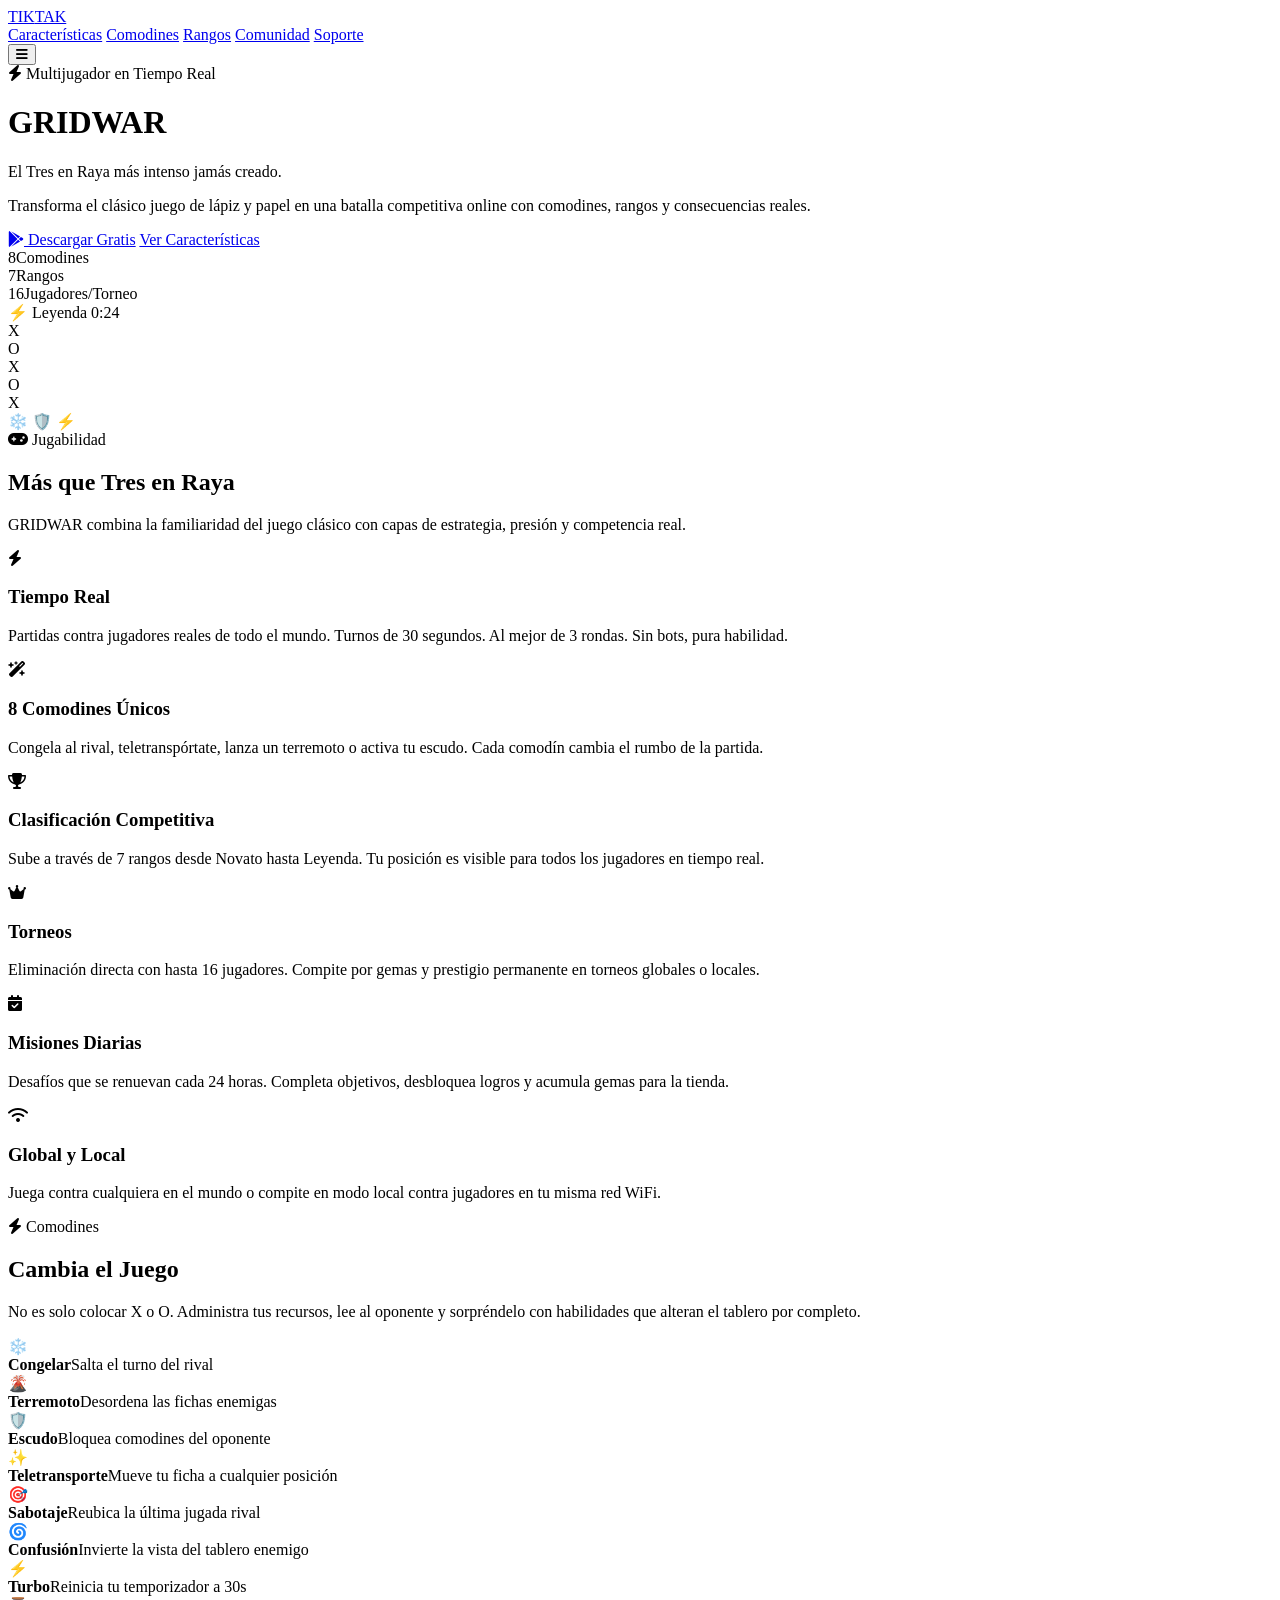
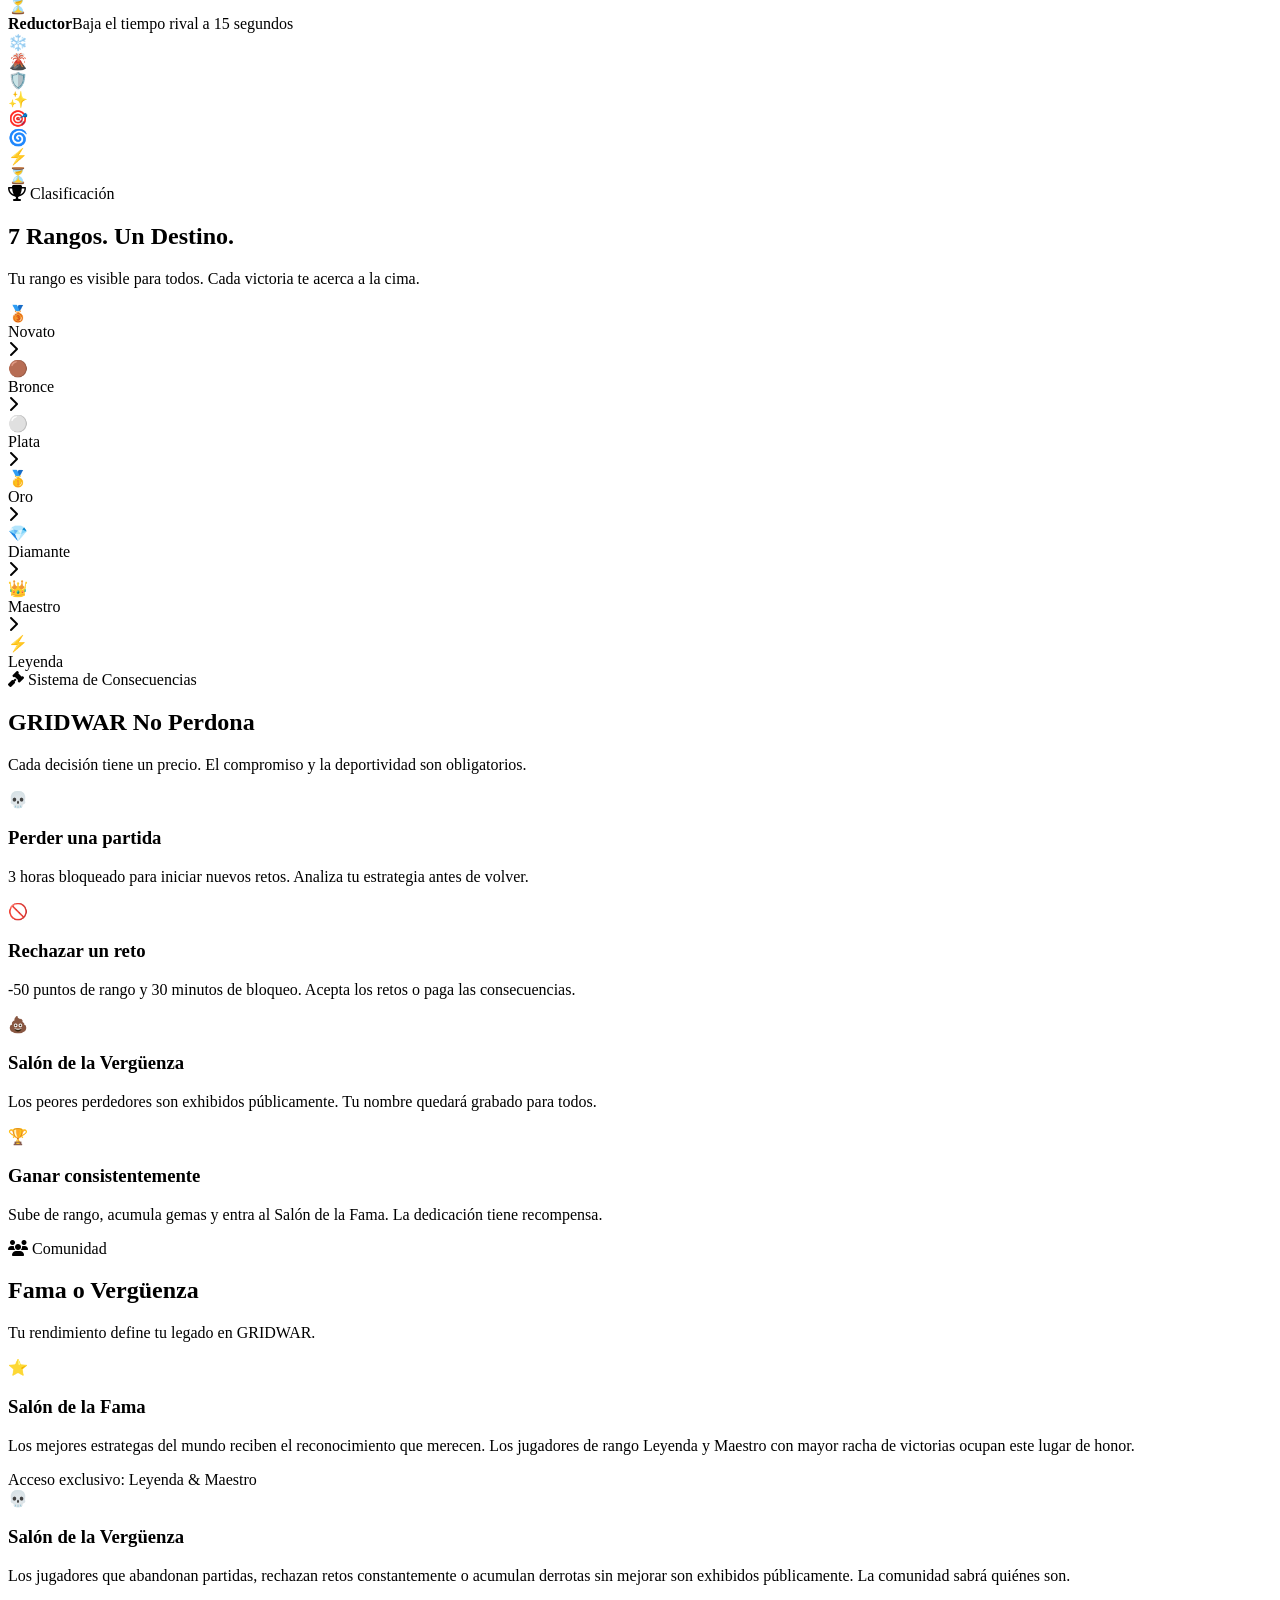
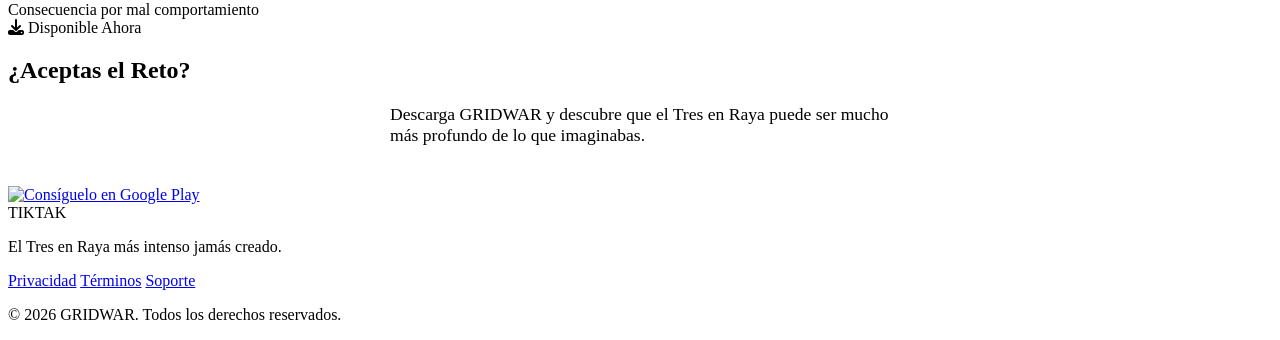
==== index.html @ dfe8d643 "feat: add index.html — GRIDWAR landing page" ====
<!DOCTYPE html>
<html lang="es">
<head>
    <meta charset="UTF-8">
    <meta name="viewport" content="width=device-width, initial-scale=1.0">
    <title>GRIDWAR — Guerra de Cuadrículas en Tiempo Real</title>
    <meta name="description" content="GRIDWAR es el juego de Tres en Raya en tiempo real más intenso jamás creado. Multijugador online, comodines únicos y sistema de clasificación competitivo.">
    <link rel="stylesheet" href="styles.css">
    <link href="https://fonts.googleapis.com/css2?family=Outfit:wght@300;400;600;800;900&display=swap" rel="stylesheet">
    <link rel="stylesheet" href="https://cdnjs.cloudflare.com/ajax/libs/font-awesome/6.4.0/css/all.min.css">
</head>
<body>

<!-- ══════════════════════════════════════
     NAV
══════════════════════════════════════ -->
<nav class="site-nav">
    <div class="container nav-inner">
        <a href="index.html" class="nav-logo">TIK<span>TAK</span></a>
        <div class="nav-links">
            <a href="#features">Características</a>
            <a href="#wildcards">Comodines</a>
            <a href="#ranks">Rangos</a>
            <a href="#community">Comunidad</a>
            <a href="soporte.html" class="btn btn-nav">Soporte</a>
        </div>
        <button class="nav-toggle" id="navToggle"><i class="fas fa-bars"></i></button>
    </div>
</nav>

<!-- ══════════════════════════════════════
     HERO
══════════════════════════════════════ -->
<header class="hero" id="home">
    <div class="hero-bg-grid"></div>
    <div class="hero-glow hero-glow-left"></div>
    <div class="hero-glow hero-glow-right"></div>

    <div class="container hero-content">
        <div class="hero-text">
            <div class="hero-badge"><i class="fas fa-bolt"></i> Multijugador en Tiempo Real</div>
            <h1 class="glitch-text" data-text="GRIDWAR">GRIDWAR</h1>
            <p class="subtitle">El Tres en Raya más intenso jamás creado.</p>
            <p class="description">Transforma el clásico juego de lápiz y papel en una batalla competitiva online con comodines, rangos y consecuencias reales.</p>
            <div class="cta-buttons">
                <a href="#download" class="btn btn-primary"><i class="fab fa-google-play"></i> Descargar Gratis</a>
                <a href="#features" class="btn btn-secondary">Ver Características</a>
            </div>
            <div class="hero-stats">
                <div class="stat"><span class="stat-num">8</span><span class="stat-label">Comodines</span></div>
                <div class="stat-divider"></div>
                <div class="stat"><span class="stat-num">7</span><span class="stat-label">Rangos</span></div>
                <div class="stat-divider"></div>
                <div class="stat"><span class="stat-num">16</span><span class="stat-label">Jugadores/Torneo</span></div>
            </div>
        </div>
        <div class="hero-visual">
            <div class="phone-mockup">
                <div class="phone-screen">
                    <div class="phone-header">
                        <span class="phone-rank">⚡ Leyenda</span>
                        <span class="phone-timer">0:24</span>
                    </div>
                    <div class="tic-tac-toe-board">
                        <div class="cell x">X</div><div class="cell"></div><div class="cell o">O</div>
                        <div class="cell"></div><div class="cell x">X</div><div class="cell"></div>
                        <div class="cell o">O</div><div class="cell"></div><div class="cell x">X</div>
                    </div>
                    <div class="phone-wildcards">
                        <span class="wc-chip">❄️</span>
                        <span class="wc-chip active">🛡️</span>
                        <span class="wc-chip">⚡</span>
                    </div>
                </div>
            </div>
        </div>
    </div>
</header>

<!-- ══════════════════════════════════════
     FEATURES
══════════════════════════════════════ -->
<section id="features" class="section">
    <div class="container">
        <div class="section-header text-center">
            <div class="section-label"><i class="fas fa-gamepad"></i> Jugabilidad</div>
            <h2 class="section-title">Más que Tres en Raya</h2>
            <p class="section-desc">GRIDWAR combina la familiaridad del juego clásico con capas de estrategia, presión y competencia real.</p>
        </div>

        <div class="feature-grid">
            <div class="feature-card">
                <div class="feature-icon"><i class="fas fa-bolt"></i></div>
                <h3>Tiempo Real</h3>
                <p>Partidas contra jugadores reales de todo el mundo. Turnos de 30 segundos. Al mejor de 3 rondas. Sin bots, pura habilidad.</p>
            </div>
            <div class="feature-card">
                <div class="feature-icon"><i class="fas fa-wand-magic-sparkles"></i></div>
                <h3>8 Comodines Únicos</h3>
                <p>Congela al rival, teletranspórtate, lanza un terremoto o activa tu escudo. Cada comodín cambia el rumbo de la partida.</p>
            </div>
            <div class="feature-card">
                <div class="feature-icon"><i class="fas fa-trophy"></i></div>
                <h3>Clasificación Competitiva</h3>
                <p>Sube a través de 7 rangos desde Novato hasta Leyenda. Tu posición es visible para todos los jugadores en tiempo real.</p>
            </div>
            <div class="feature-card">
                <div class="feature-icon"><i class="fas fa-crown"></i></div>
                <h3>Torneos</h3>
                <p>Eliminación directa con hasta 16 jugadores. Compite por gemas y prestigio permanente en torneos globales o locales.</p>
            </div>
            <div class="feature-card">
                <div class="feature-icon"><i class="fas fa-calendar-check"></i></div>
                <h3>Misiones Diarias</h3>
                <p>Desafíos que se renuevan cada 24 horas. Completa objetivos, desbloquea logros y acumula gemas para la tienda.</p>
            </div>
            <div class="feature-card">
                <div class="feature-icon"><i class="fas fa-wifi"></i></div>
                <h3>Global y Local</h3>
                <p>Juega contra cualquiera en el mundo o compite en modo local contra jugadores en tu misma red WiFi.</p>
            </div>
        </div>
    </div>
</section>

<!-- ══════════════════════════════════════
     WILDCARDS
══════════════════════════════════════ -->
<section id="wildcards" class="section dark-bg">
    <div class="container">
        <div class="showcase-layout">
            <div class="showcase-text">
                <div class="section-label"><i class="fas fa-bolt"></i> Comodines</div>
                <h2 class="section-title">Cambia el Juego</h2>
                <p>No es solo colocar X o O. Administra tus recursos, lee al oponente y sorpréndelo con habilidades que alteran el tablero por completo.</p>
                <div class="wc-list">
                    <div class="wc-row"><span class="wc-icon">❄️</span><div><strong>Congelar</strong><span>Salta el turno del rival</span></div></div>
                    <div class="wc-row"><span class="wc-icon">🌋</span><div><strong>Terremoto</strong><span>Desordena las fichas enemigas</span></div></div>
                    <div class="wc-row"><span class="wc-icon">🛡️</span><div><strong>Escudo</strong><span>Bloquea comodines del oponente</span></div></div>
                    <div class="wc-row"><span class="wc-icon">✨</span><div><strong>Teletransporte</strong><span>Mueve tu ficha a cualquier posición</span></div></div>
                    <div class="wc-row"><span class="wc-icon">🎯</span><div><strong>Sabotaje</strong><span>Reubica la última jugada rival</span></div></div>
                    <div class="wc-row"><span class="wc-icon">🌀</span><div><strong>Confusión</strong><span>Invierte la vista del tablero enemigo</span></div></div>
                    <div class="wc-row"><span class="wc-icon">⚡</span><div><strong>Turbo</strong><span>Reinicia tu temporizador a 30s</span></div></div>
                    <div class="wc-row"><span class="wc-icon">⏳</span><div><strong>Reductor</strong><span>Baja el tiempo rival a 15 segundos</span></div></div>
                </div>
            </div>
            <div class="showcase-visual">
                <div class="wc-big-grid">
                    <div class="wc-big-item" style="animation-delay:0s">❄️</div>
                    <div class="wc-big-item" style="animation-delay:0.4s">🌋</div>
                    <div class="wc-big-item" style="animation-delay:0.8s">🛡️</div>
                    <div class="wc-big-item" style="animation-delay:1.2s">✨</div>
                    <div class="wc-big-item" style="animation-delay:1.6s">🎯</div>
                    <div class="wc-big-item" style="animation-delay:2.0s">🌀</div>
                    <div class="wc-big-item" style="animation-delay:2.4s">⚡</div>
                    <div class="wc-big-item" style="animation-delay:2.8s">⏳</div>
                </div>
            </div>
        </div>
    </div>
</section>

<!-- ══════════════════════════════════════
     RANKS
══════════════════════════════════════ -->
<section id="ranks" class="section">
    <div class="container">
        <div class="section-header text-center">
            <div class="section-label"><i class="fas fa-trophy"></i> Clasificación</div>
            <h2 class="section-title">7 Rangos. Un Destino.</h2>
            <p class="section-desc">Tu rango es visible para todos. Cada victoria te acerca a la cima.</p>
        </div>
        <div class="ranks-track">
            <div class="rank-item">
                <div class="rank-badge r1">🥉</div>
                <span>Novato</span>
            </div>
            <div class="rank-arrow"><i class="fas fa-chevron-right"></i></div>
            <div class="rank-item">
                <div class="rank-badge r2">🟤</div>
                <span>Bronce</span>
            </div>
            <div class="rank-arrow"><i class="fas fa-chevron-right"></i></div>
            <div class="rank-item">
                <div class="rank-badge r3">⚪</div>
                <span>Plata</span>
            </div>
            <div class="rank-arrow"><i class="fas fa-chevron-right"></i></div>
            <div class="rank-item">
                <div class="rank-badge r4">🥇</div>
                <span>Oro</span>
            </div>
            <div class="rank-arrow"><i class="fas fa-chevron-right"></i></div>
            <div class="rank-item">
                <div class="rank-badge r5">💎</div>
                <span>Diamante</span>
            </div>
            <div class="rank-arrow"><i class="fas fa-chevron-right"></i></div>
            <div class="rank-item">
                <div class="rank-badge r6">👑</div>
                <span>Maestro</span>
            </div>
            <div class="rank-arrow"><i class="fas fa-chevron-right"></i></div>
            <div class="rank-item highlight">
                <div class="rank-badge r7">⚡</div>
                <span>Leyenda</span>
            </div>
        </div>
    </div>
</section>

<!-- ══════════════════════════════════════
     CONSEQUENCES
══════════════════════════════════════ -->
<section class="section dark-bg consequences-section">
    <div class="container">
        <div class="section-header text-center">
            <div class="section-label"><i class="fas fa-gavel"></i> Sistema de Consecuencias</div>
            <h2 class="section-title">GRIDWAR No Perdona</h2>
            <p class="section-desc">Cada decisión tiene un precio. El compromiso y la deportividad son obligatorios.</p>
        </div>
        <div class="consequences-grid">
            <div class="cons-card danger">
                <div class="cons-icon">💀</div>
                <h3>Perder una partida</h3>
                <p>3 horas bloqueado para iniciar nuevos retos. Analiza tu estrategia antes de volver.</p>
            </div>
            <div class="cons-card warning">
                <div class="cons-icon">🚫</div>
                <h3>Rechazar un reto</h3>
                <p>-50 puntos de rango y 30 minutos de bloqueo. Acepta los retos o paga las consecuencias.</p>
            </div>
            <div class="cons-card shame">
                <div class="cons-icon">💩</div>
                <h3>Salón de la Vergüenza</h3>
                <p>Los peores perdedores son exhibidos públicamente. Tu nombre quedará grabado para todos.</p>
            </div>
            <div class="cons-card success">
                <div class="cons-icon">🏆</div>
                <h3>Ganar consistentemente</h3>
                <p>Sube de rango, acumula gemas y entra al Salón de la Fama. La dedicación tiene recompensa.</p>
            </div>
        </div>
    </div>
</section>

<!-- ══════════════════════════════════════
     COMMUNITY
══════════════════════════════════════ -->
<section id="community" class="section">
    <div class="container">
        <div class="section-header text-center">
            <div class="section-label"><i class="fas fa-users"></i> Comunidad</div>
            <h2 class="section-title">Fama o Vergüenza</h2>
            <p class="section-desc">Tu rendimiento define tu legado en GRIDWAR.</p>
        </div>
        <div class="hof-grid">
            <div class="hof-card fame">
                <div class="hof-icon">⭐</div>
                <h3>Salón de la Fama</h3>
                <p>Los mejores estrategas del mundo reciben el reconocimiento que merecen. Los jugadores de rango Leyenda y Maestro con mayor racha de victorias ocupan este lugar de honor.</p>
                <div class="hof-tag fame-tag">Acceso exclusivo: Leyenda &amp; Maestro</div>
            </div>
            <div class="hof-card shame">
                <div class="hof-icon">💀</div>
                <h3>Salón de la Vergüenza</h3>
                <p>Los jugadores que abandonan partidas, rechazan retos constantemente o acumulan derrotas sin mejorar son exhibidos públicamente. La comunidad sabrá quiénes son.</p>
                <div class="hof-tag shame-tag">Consecuencia por mal comportamiento</div>
            </div>
        </div>
    </div>
</section>

<!-- ══════════════════════════════════════
     DOWNLOAD CTA
══════════════════════════════════════ -->
<section id="download" class="section cta-section text-center">
    <div class="cta-glow"></div>
    <div class="container" style="position:relative;z-index:2;">
        <div class="section-label" style="justify-content:center;"><i class="fas fa-download"></i> Disponible Ahora</div>
        <h2 class="glitch-text" data-text="¿Aceptas el Reto?">¿Aceptas el Reto?</h2>
        <p style="color:var(--text-muted);font-size:1.1rem;max-width:500px;margin:20px auto 40px;">Descarga GRIDWAR y descubre que el Tres en Raya puede ser mucho más profundo de lo que imaginabas.</p>
        <div class="store-buttons">
            <a href="#" class="store-btn">
                <img src="https://upload.wikimedia.org/wikipedia/commons/7/78/Google_Play_Store_badge_EN.svg" alt="Consíguelo en Google Play">
            </a>
        </div>
    </div>
</section>

<!-- ══════════════════════════════════════
     FOOTER
══════════════════════════════════════ -->
<footer>
    <div class="container footer-inner">
        <div class="footer-brand">
            <div class="footer-logo">TIK<span>TAK</span></div>
            <p>El Tres en Raya más intenso jamás creado.</p>
        </div>
        <nav class="legal-nav">
            <a href="privacy.html">Privacidad</a>
            <a href="terminos.html">Términos</a>
            <a href="soporte.html">Soporte</a>
        </nav>
        <p class="footer-copy">&copy; 2026 GRIDWAR. Todos los derechos reservados.</p>
    </div>
</footer>

<script>
    // Mobile nav toggle
    document.getElementById('navToggle').addEventListener('click', function() {
        document.querySelector('.nav-links').classList.toggle('open');
    });
    // Sticky nav shadow on scroll
    window.addEventListener('scroll', function() {
        document.querySelector('.site-nav').classList.toggle('scrolled', window.scrollY > 20);
    });
</script>
</body>
</html>
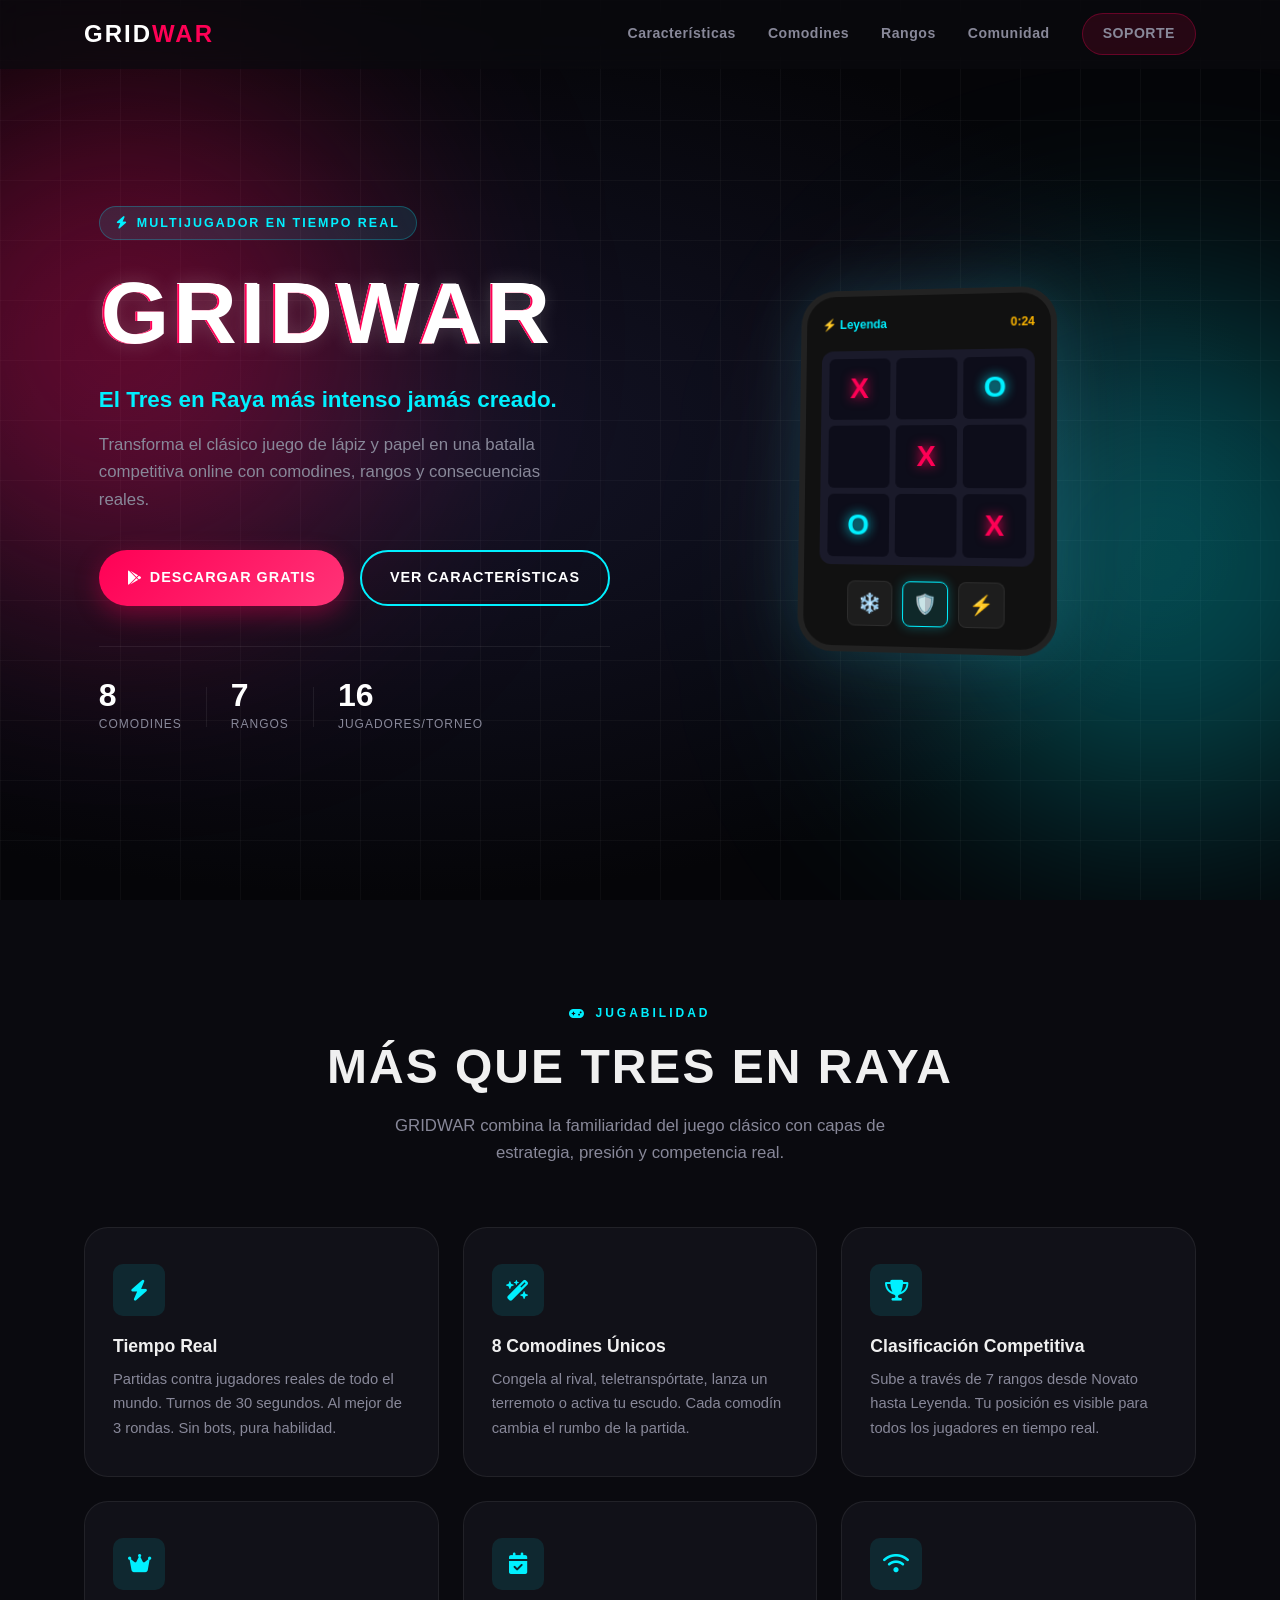
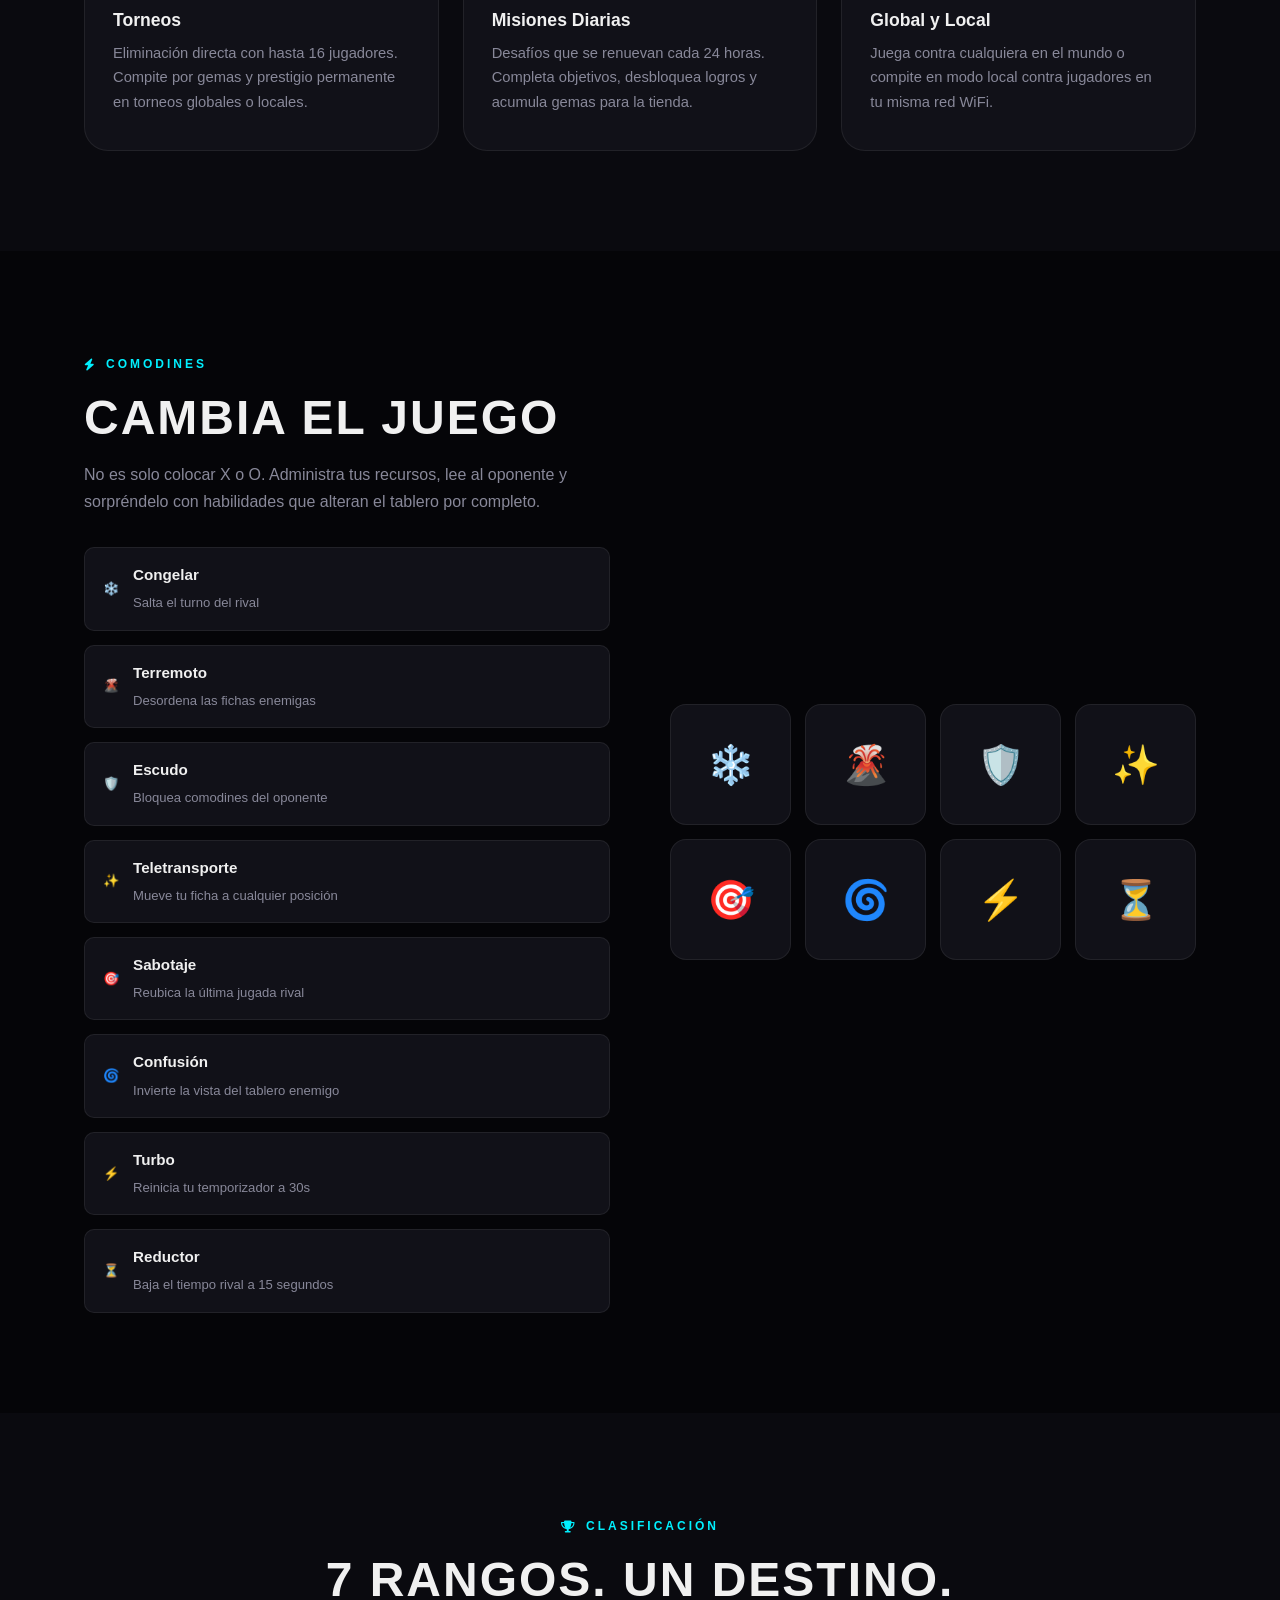
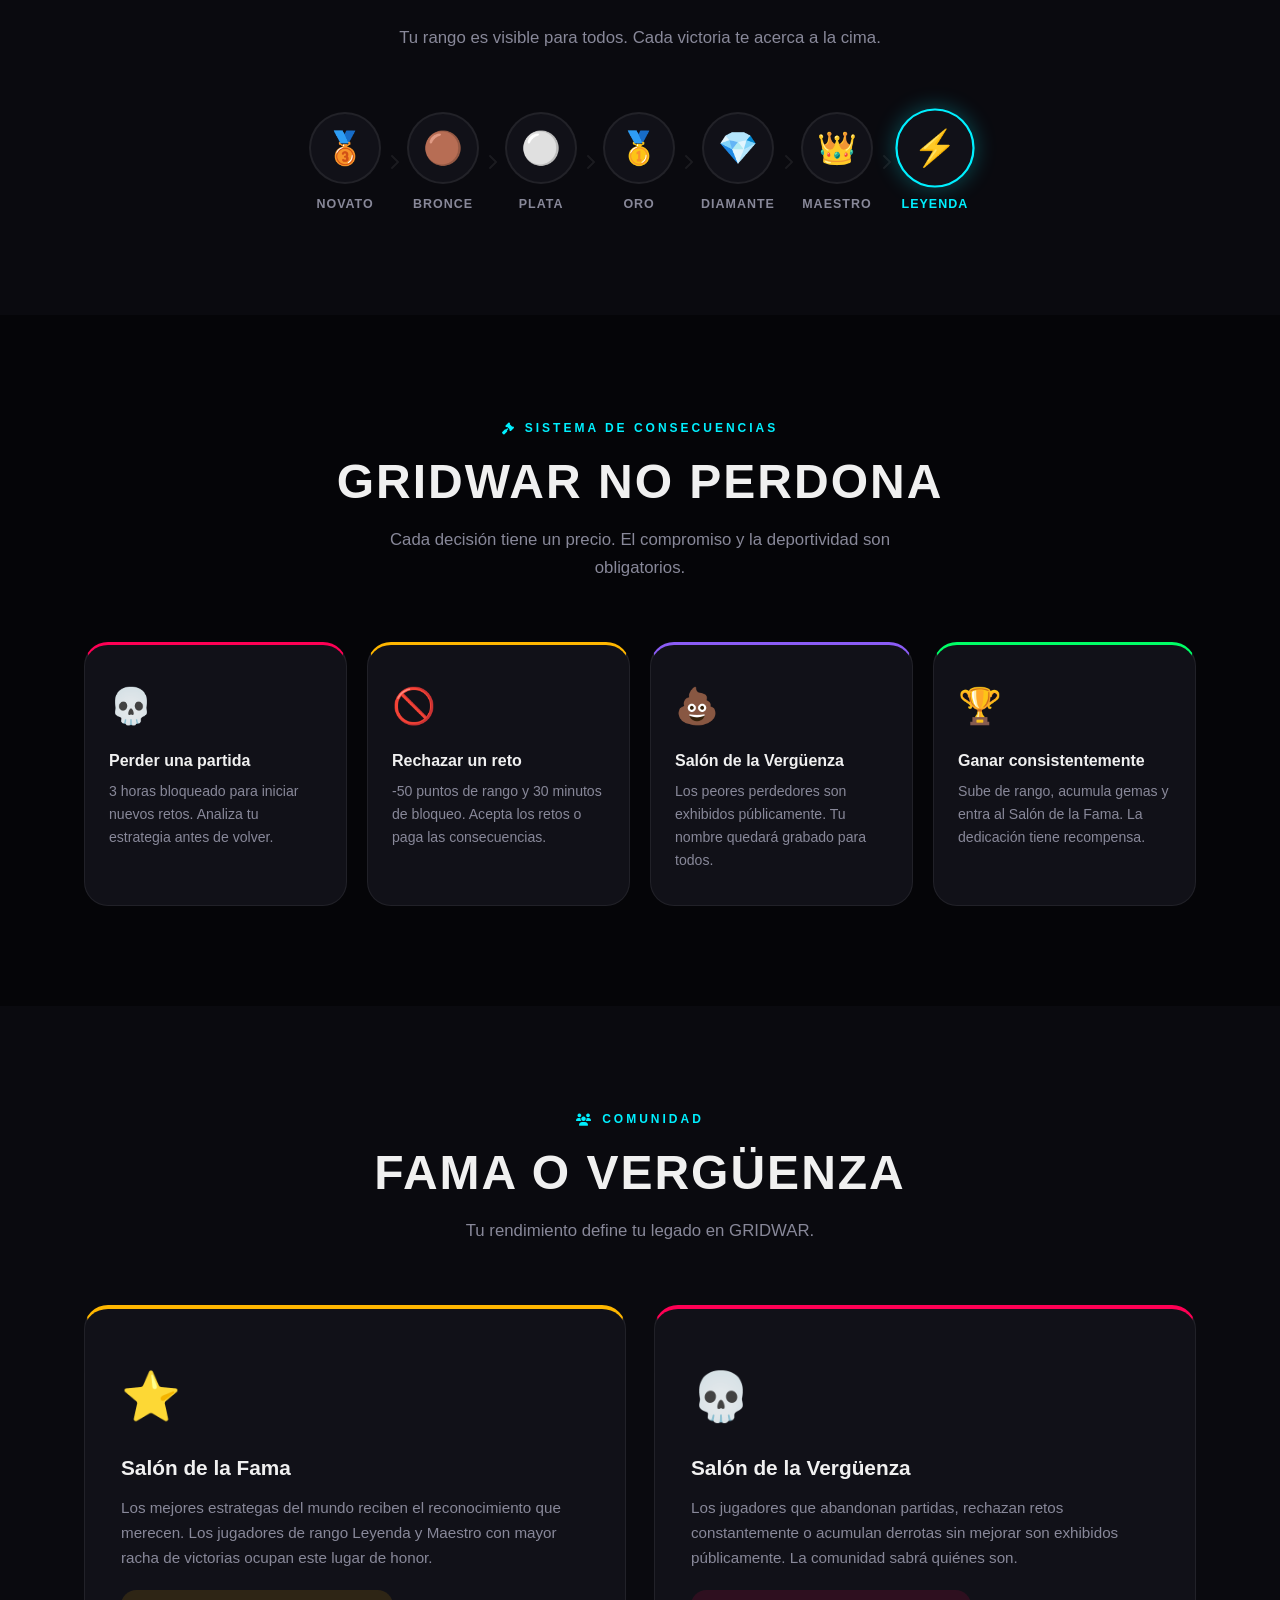
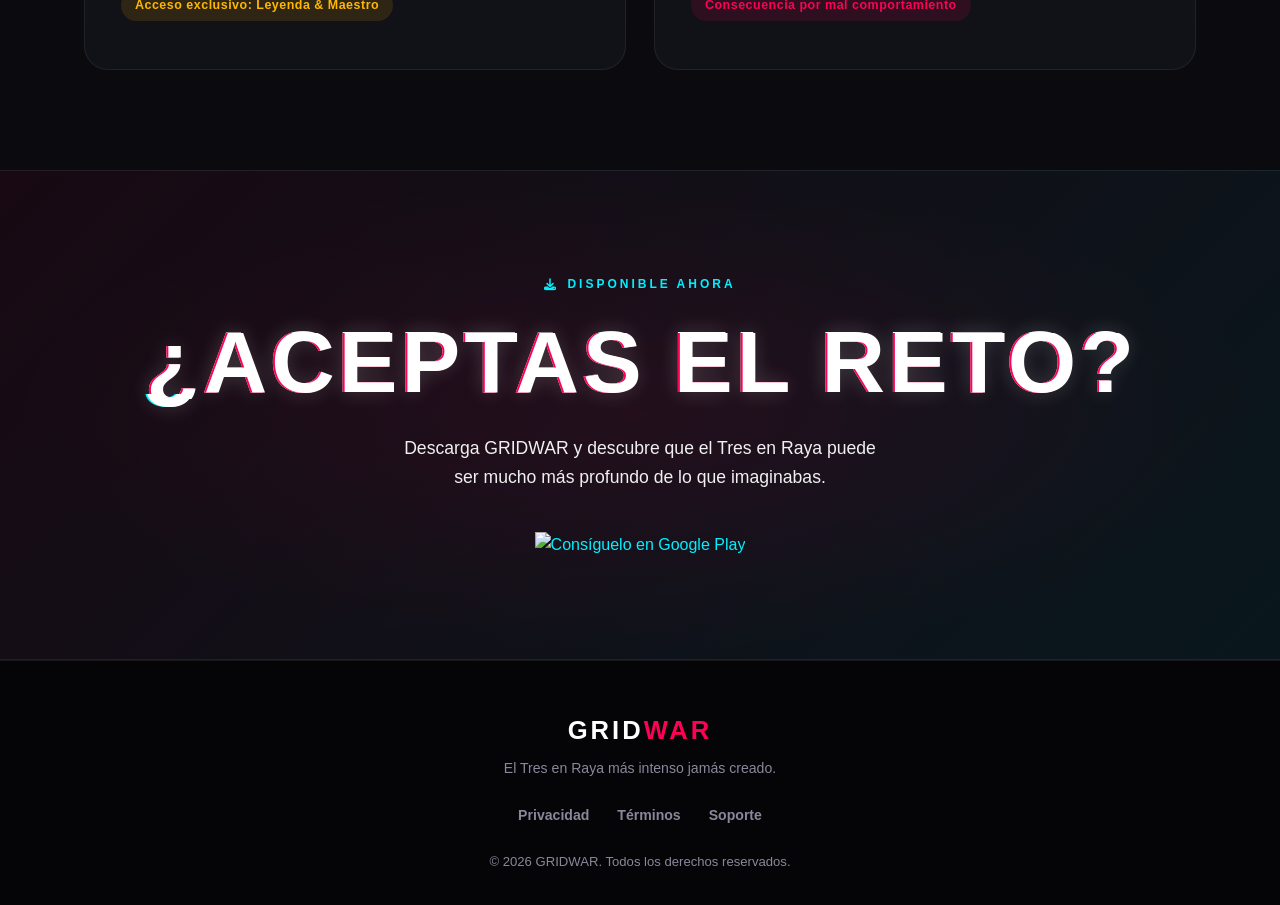
==== commit 74f2f8e4: "feat: add index.html — GRIDWAR landing page" ====
--- a/index.html
+++ b/index.html
@@ -16,7 +16,7 @@
 ══════════════════════════════════════ -->
 <nav class="site-nav">
     <div class="container nav-inner">
-        <a href="index.html" class="nav-logo">TIK<span>TAK</span></a>
+        <a href="index.html" class="nav-logo">GRID<span>WAR</span></a>
         <div class="nav-links">
             <a href="#features">Características</a>
             <a href="#wildcards">Comodines</a>
@@ -294,7 +294,7 @@
 <footer>
     <div class="container footer-inner">
         <div class="footer-brand">
-            <div class="footer-logo">TIK<span>TAK</span></div>
+            <div class="footer-logo">GRID<span>WAR</span></div>
             <p>El Tres en Raya más intenso jamás creado.</p>
         </div>
         <nav class="legal-nav">
--- a/styles.css
+++ b/styles.css
@@ -0,0 +1,803 @@
+/* ══════════════════════════════════════════════
+   GRIDWAR — Global Stylesheet
+   ══════════════════════════════════════════════ */
+
+/* ─── Variables ─── */
+:root {
+    --primary:      #ff0055;
+    --primary-glow: rgba(255, 0, 85, 0.35);
+    --secondary:    #00f0ff;
+    --secondary-glow: rgba(0, 240, 255, 0.3);
+    --bg:           #0a0a0f;
+    --bg-deep:      #050508;
+    --card:         #111118;
+    --card-border:  rgba(255,255,255,0.07);
+    --text:         #f0f0f0;
+    --muted:        #888899;
+    --success:      #00ff66;
+    --warning:      #ffb700;
+    --danger:       #ff0055;
+    --radius-sm:    10px;
+    --radius-md:    16px;
+    --radius-lg:    24px;
+    --transition:   0.3s cubic-bezier(0.25, 0.8, 0.25, 1);
+}
+
+/* ─── Reset ─── */
+*, *::before, *::after { margin: 0; padding: 0; box-sizing: border-box; }
+
+html { scroll-behavior: smooth; }
+
+body {
+    font-family: 'Outfit', sans-serif;
+    background-color: var(--bg);
+    color: var(--text);
+    line-height: 1.65;
+    overflow-x: hidden;
+}
+
+h1, h2, h3, h4 { font-weight: 800; line-height: 1.2; }
+a { text-decoration: none; color: var(--secondary); transition: var(--transition); }
+ul { list-style: none; }
+img { max-width: 100%; }
+
+/* ─── Utilities ─── */
+.container   { max-width: 1160px; margin: 0 auto; padding: 0 24px; }
+.section     { padding: 100px 0; }
+.text-center { text-align: center; }
+.dark-bg     { background-color: var(--bg-deep); }
+
+/* ─── Section header ─── */
+.section-header { margin-bottom: 60px; }
+.section-label {
+    display: inline-flex;
+    align-items: center;
+    gap: 8px;
+    font-size: 0.75rem;
+    font-weight: 700;
+    letter-spacing: 3px;
+    text-transform: uppercase;
+    color: var(--secondary);
+    margin-bottom: 14px;
+}
+.section-title {
+    font-size: clamp(2rem, 4.5vw, 3rem);
+    font-weight: 900;
+    text-transform: uppercase;
+    letter-spacing: 2px;
+    margin-bottom: 16px;
+}
+.section-desc {
+    color: var(--muted);
+    font-size: 1.05rem;
+    max-width: 560px;
+    margin: 0 auto;
+}
+
+/* ─── Buttons ─── */
+.btn {
+    display: inline-flex;
+    align-items: center;
+    gap: 8px;
+    padding: 14px 28px;
+    border-radius: 40px;
+    font-weight: 700;
+    font-size: 0.9rem;
+    text-transform: uppercase;
+    letter-spacing: 1px;
+    transition: var(--transition);
+    cursor: pointer;
+    border: none;
+    white-space: nowrap;
+}
+.btn-primary {
+    background: linear-gradient(135deg, var(--primary), #ff3377);
+    color: #fff;
+    box-shadow: 0 8px 24px var(--primary-glow);
+}
+.btn-primary:hover {
+    transform: translateY(-3px);
+    box-shadow: 0 14px 32px var(--primary-glow);
+    color: #fff;
+}
+.btn-secondary {
+    background: transparent;
+    color: #fff;
+    border: 2px solid var(--secondary);
+}
+.btn-secondary:hover {
+    background: rgba(0,240,255,0.08);
+    box-shadow: 0 0 24px var(--secondary-glow);
+    transform: translateY(-3px);
+    color: #fff;
+}
+.btn-ghost {
+    background: rgba(255,255,255,0.05);
+    color: var(--muted);
+    border: 1px solid var(--card-border);
+}
+.btn-ghost:hover { background: rgba(255,255,255,0.1); color: #fff; }
+.btn-nav {
+    background: rgba(255,0,85,0.12);
+    color: var(--primary);
+    border: 1px solid rgba(255,0,85,0.3);
+    padding: 8px 20px;
+    font-size: 0.8rem;
+}
+.btn-nav:hover { background: var(--primary); color: #fff; }
+
+/* ══════════════════════════════════════════════
+   NAVIGATION
+══════════════════════════════════════════════ */
+.site-nav {
+    position: fixed;
+    top: 0; left: 0; right: 0;
+    z-index: 1000;
+    background: rgba(10,10,15,0.7);
+    backdrop-filter: blur(16px);
+    -webkit-backdrop-filter: blur(16px);
+    border-bottom: 1px solid transparent;
+    transition: var(--transition);
+}
+.site-nav.scrolled {
+    background: rgba(10,10,15,0.95);
+    border-bottom-color: var(--card-border);
+    box-shadow: 0 4px 30px rgba(0,0,0,0.4);
+}
+.nav-inner {
+    display: flex;
+    align-items: center;
+    justify-content: space-between;
+    height: 68px;
+}
+.nav-logo {
+    font-size: 1.5rem;
+    font-weight: 900;
+    color: #fff;
+    letter-spacing: 2px;
+    text-transform: uppercase;
+}
+.nav-logo span { color: var(--primary); }
+.nav-links {
+    display: flex;
+    align-items: center;
+    gap: 32px;
+}
+.nav-links a {
+    color: var(--muted);
+    font-size: 0.88rem;
+    font-weight: 600;
+    letter-spacing: 0.5px;
+}
+.nav-links a:hover { color: #fff; }
+.nav-toggle {
+    display: none;
+    background: none;
+    border: none;
+    color: #fff;
+    font-size: 1.3rem;
+    cursor: pointer;
+}
+
+/* ══════════════════════════════════════════════
+   HERO
+══════════════════════════════════════════════ */
+.hero {
+    min-height: 100vh;
+    display: flex;
+    align-items: center;
+    padding: 120px 0 80px;
+    position: relative;
+    overflow: hidden;
+    background: radial-gradient(ellipse at 30% 50%, rgba(20,20,40,1) 0%, var(--bg-deep) 70%);
+}
+.hero-bg-grid {
+    position: absolute;
+    inset: 0;
+    background-image:
+        linear-gradient(rgba(255,255,255,0.03) 1px, transparent 1px),
+        linear-gradient(90deg, rgba(255,255,255,0.03) 1px, transparent 1px);
+    background-size: 60px 60px;
+}
+.hero-glow {
+    position: absolute;
+    width: 500px;
+    height: 500px;
+    border-radius: 50%;
+    filter: blur(120px);
+    pointer-events: none;
+}
+.hero-glow-left  { background: var(--primary-glow);   top: 10%; left: -10%; }
+.hero-glow-right { background: var(--secondary-glow); bottom: 10%; right: -10%; }
+
+.hero-content {
+    display: grid;
+    grid-template-columns: 1fr 1fr;
+    gap: 60px;
+    align-items: center;
+    position: relative;
+    z-index: 2;
+}
+.hero-badge {
+    display: inline-flex;
+    align-items: center;
+    gap: 8px;
+    background: rgba(0,240,255,0.1);
+    border: 1px solid rgba(0,240,255,0.25);
+    color: var(--secondary);
+    font-size: 0.78rem;
+    font-weight: 700;
+    letter-spacing: 2px;
+    text-transform: uppercase;
+    padding: 6px 16px;
+    border-radius: 30px;
+    margin-bottom: 20px;
+}
+.hero-text .subtitle {
+    font-size: 1.4rem;
+    font-weight: 600;
+    color: var(--secondary);
+    margin: 16px 0 12px;
+}
+.hero-text .description {
+    font-size: 1.05rem;
+    color: var(--muted);
+    max-width: 480px;
+    margin-bottom: 36px;
+}
+.cta-buttons { display: flex; gap: 16px; flex-wrap: wrap; }
+
+.hero-stats {
+    display: flex;
+    align-items: center;
+    gap: 24px;
+    margin-top: 40px;
+    padding-top: 32px;
+    border-top: 1px solid var(--card-border);
+}
+.stat { display: flex; flex-direction: column; }
+.stat-num { font-size: 2rem; font-weight: 900; color: #fff; line-height: 1; }
+.stat-label { font-size: 0.75rem; color: var(--muted); text-transform: uppercase; letter-spacing: 1px; margin-top: 4px; }
+.stat-divider { width: 1px; height: 40px; background: var(--card-border); }
+
+/* Phone mockup */
+.hero-visual { display: flex; justify-content: center; }
+.phone-mockup {
+    width: 260px;
+    background: #111;
+    border-radius: 36px;
+    border: 6px solid #222;
+    box-shadow: 0 0 60px rgba(0,240,255,0.15), 0 0 120px rgba(255,0,85,0.08);
+    padding: 20px 16px;
+    transform: perspective(1000px) rotateY(-8deg) rotateX(3deg);
+    transition: transform 0.5s ease;
+}
+.phone-mockup:hover { transform: perspective(1000px) rotateY(0deg) rotateX(0deg); }
+.phone-screen { display: flex; flex-direction: column; gap: 16px; }
+.phone-header {
+    display: flex;
+    justify-content: space-between;
+    align-items: center;
+    font-size: 0.75rem;
+    font-weight: 700;
+}
+.phone-rank { color: var(--secondary); }
+.phone-timer { color: var(--warning); }
+.phone-wildcards { display: flex; justify-content: center; gap: 10px; }
+.wc-chip {
+    background: rgba(255,255,255,0.05);
+    border: 1px solid var(--card-border);
+    border-radius: 8px;
+    padding: 6px 10px;
+    font-size: 1.2rem;
+    transition: var(--transition);
+}
+.wc-chip.active {
+    background: rgba(0,240,255,0.1);
+    border-color: var(--secondary);
+    box-shadow: 0 0 12px var(--secondary-glow);
+}
+
+/* ─── Tic Tac Toe Board ─── */
+.tic-tac-toe-board {
+    display: grid;
+    grid-template-columns: repeat(3,1fr);
+    gap: 6px;
+    background: #1a1a2a;
+    padding: 8px;
+    border-radius: 12px;
+}
+.cell {
+    background: #0d0d1a;
+    border-radius: 6px;
+    aspect-ratio: 1;
+    display: flex;
+    align-items: center;
+    justify-content: center;
+    font-size: 1.8rem;
+    font-weight: 900;
+}
+.cell.x { color: var(--primary); text-shadow: 0 0 12px var(--primary); }
+.cell.o { color: var(--secondary); text-shadow: 0 0 12px var(--secondary); }
+
+/* ══════════════════════════════════════════════
+   FEATURES
+══════════════════════════════════════════════ */
+.feature-grid {
+    display: grid;
+    grid-template-columns: repeat(auto-fit, minmax(300px, 1fr));
+    gap: 24px;
+}
+.feature-card {
+    background: var(--card);
+    border: 1px solid var(--card-border);
+    border-radius: var(--radius-lg);
+    padding: 36px 28px;
+    transition: var(--transition);
+}
+.feature-card:hover {
+    transform: translateY(-8px);
+    border-color: rgba(0,240,255,0.25);
+    box-shadow: 0 20px 40px rgba(0,0,0,0.4);
+}
+.feature-icon {
+    width: 52px;
+    height: 52px;
+    border-radius: var(--radius-sm);
+    background: rgba(0,240,255,0.1);
+    color: var(--secondary);
+    display: flex;
+    align-items: center;
+    justify-content: center;
+    font-size: 1.3rem;
+    margin-bottom: 20px;
+}
+.feature-card h3 { font-size: 1.1rem; margin-bottom: 10px; }
+.feature-card p  { color: var(--muted); font-size: 0.92rem; }
+
+/* ══════════════════════════════════════════════
+   WILDCARDS SHOWCASE
+══════════════════════════════════════════════ */
+.showcase-layout {
+    display: grid;
+    grid-template-columns: 1fr 1fr;
+    gap: 60px;
+    align-items: center;
+}
+.showcase-text .section-title { margin-bottom: 16px; }
+.showcase-text > p { color: var(--muted); margin-bottom: 32px; }
+.wc-list { display: flex; flex-direction: column; gap: 14px; }
+.wc-row {
+    display: flex;
+    align-items: center;
+    gap: 14px;
+    background: var(--card);
+    border: 1px solid var(--card-border);
+    border-radius: var(--radius-sm);
+    padding: 14px 18px;
+    transition: var(--transition);
+}
+.wc-row:hover { border-color: rgba(255,0,85,0.3); transform: translateX(6px); }
+.wc-icon { font-size: 1.6rem; flex-shrink: 0; }
+.wc-row strong { display: block; font-size: 0.95rem; margin-bottom: 2px; }
+.wc-row span { font-size: 0.82rem; color: var(--muted); }
+
+.wc-big-grid {
+    display: grid;
+    grid-template-columns: repeat(4, 1fr);
+    gap: 14px;
+}
+.wc-big-item {
+    background: var(--card);
+    border: 1px solid var(--card-border);
+    border-radius: var(--radius-md);
+    aspect-ratio: 1;
+    display: flex;
+    align-items: center;
+    justify-content: center;
+    font-size: 2.4rem;
+    animation: float 6s ease-in-out infinite;
+    transition: var(--transition);
+}
+.wc-big-item:hover {
+    border-color: rgba(0,240,255,0.3);
+    box-shadow: 0 0 20px var(--secondary-glow);
+}
+@keyframes float {
+    0%, 100% { transform: translateY(0); }
+    50%       { transform: translateY(-12px); }
+}
+
+/* ══════════════════════════════════════════════
+   RANKS
+══════════════════════════════════════════════ */
+.ranks-track {
+    display: flex;
+    align-items: center;
+    justify-content: center;
+    gap: 8px;
+    flex-wrap: wrap;
+}
+.rank-item {
+    display: flex;
+    flex-direction: column;
+    align-items: center;
+    gap: 10px;
+}
+.rank-item span {
+    font-size: 0.78rem;
+    font-weight: 700;
+    letter-spacing: 1px;
+    text-transform: uppercase;
+    color: var(--muted);
+}
+.rank-badge {
+    width: 72px;
+    height: 72px;
+    border-radius: 50%;
+    background: var(--card);
+    border: 2px solid var(--card-border);
+    display: flex;
+    align-items: center;
+    justify-content: center;
+    font-size: 2rem;
+    transition: var(--transition);
+}
+.rank-item:hover .rank-badge,
+.rank-item.highlight .rank-badge {
+    border-color: var(--secondary);
+    box-shadow: 0 0 20px var(--secondary-glow);
+    transform: scale(1.1);
+}
+.rank-item.highlight span { color: var(--secondary); }
+.rank-arrow { color: var(--card-border); font-size: 1rem; }
+
+/* ══════════════════════════════════════════════
+   CONSEQUENCES
+══════════════════════════════════════════════ */
+.consequences-section { position: relative; }
+.consequences-grid {
+    display: grid;
+    grid-template-columns: repeat(auto-fit, minmax(240px, 1fr));
+    gap: 20px;
+}
+.cons-card {
+    background: var(--card);
+    border: 1px solid var(--card-border);
+    border-radius: var(--radius-lg);
+    padding: 32px 24px;
+    transition: var(--transition);
+}
+.cons-card:hover { transform: translateY(-6px); }
+.cons-card.danger  { border-top: 3px solid var(--danger); }
+.cons-card.warning { border-top: 3px solid var(--warning); }
+.cons-card.shame   { border-top: 3px solid #8b5cf6; }
+.cons-card.success { border-top: 3px solid var(--success); }
+.cons-icon { font-size: 2.2rem; margin-bottom: 16px; }
+.cons-card h3 { font-size: 1rem; margin-bottom: 10px; }
+.cons-card p  { font-size: 0.88rem; color: var(--muted); }
+
+/* ══════════════════════════════════════════════
+   HALL OF FAME / SHAME
+══════════════════════════════════════════════ */
+.hof-grid {
+    display: grid;
+    grid-template-columns: 1fr 1fr;
+    gap: 28px;
+}
+.hof-card {
+    background: var(--card);
+    border: 1px solid var(--card-border);
+    border-radius: var(--radius-lg);
+    padding: 48px 36px;
+    transition: var(--transition);
+}
+.hof-card:hover { transform: translateY(-6px); }
+.hof-card.fame  { border-top: 4px solid var(--warning); }
+.hof-card.shame { border-top: 4px solid var(--danger); }
+.hof-icon { font-size: 3rem; margin-bottom: 20px; }
+.hof-card h3 { font-size: 1.3rem; margin-bottom: 14px; }
+.hof-card p  { color: var(--muted); font-size: 0.95rem; margin-bottom: 20px; }
+.hof-tag {
+    display: inline-block;
+    padding: 5px 14px;
+    border-radius: 20px;
+    font-size: 0.78rem;
+    font-weight: 700;
+    letter-spacing: 0.5px;
+}
+.fame-tag  { background: rgba(255,183,0,0.12); color: var(--warning); }
+.shame-tag { background: rgba(255,0,85,0.12);  color: var(--danger); }
+
+/* ══════════════════════════════════════════════
+   CTA / DOWNLOAD
+══════════════════════════════════════════════ */
+.cta-section {
+    position: relative;
+    overflow: hidden;
+    background: linear-gradient(135deg, rgba(255,0,85,0.06), rgba(0,240,255,0.06));
+    border-top: 1px solid var(--card-border);
+    border-bottom: 1px solid var(--card-border);
+}
+.cta-glow {
+    position: absolute;
+    inset: 0;
+    background: radial-gradient(ellipse at center, rgba(255,0,85,0.08) 0%, transparent 70%);
+}
+.store-buttons { display: flex; justify-content: center; gap: 20px; flex-wrap: wrap; }
+.store-btn img { height: 56px; transition: transform 0.2s ease; }
+.store-btn:hover img { transform: scale(1.06); }
+
+/* ══════════════════════════════════════════════
+   GLITCH TEXT
+══════════════════════════════════════════════ */
+.glitch-text {
+    position: relative;
+    font-size: clamp(3rem, 8vw, 5.5rem);
+    font-weight: 900;
+    color: #fff;
+    text-transform: uppercase;
+    letter-spacing: 4px;
+    text-shadow: 0 0 20px rgba(255,255,255,0.2);
+    margin-bottom: 0;
+}
+.glitch-text::before,
+.glitch-text::after {
+    content: attr(data-text);
+    position: absolute;
+    top: 0; left: 0;
+    width: 100%; height: 100%;
+}
+.glitch-text::before {
+    left: 2px;
+    text-shadow: -2px 0 var(--primary);
+    clip: rect(24px, 9999px, 90px, 0);
+    animation: glitch 3s infinite linear alternate-reverse;
+}
+.glitch-text::after {
+    left: -2px;
+    text-shadow: -2px 0 var(--secondary);
+    clip: rect(85px, 9999px, 140px, 0);
+    animation: glitch 2.5s infinite linear alternate-reverse;
+}
+@keyframes glitch {
+    0%   { clip: rect(10px,9999px,83px,0); }
+    20%  { clip: rect(61px,9999px,87px,0); }
+    40%  { clip: rect(33px,9999px,15px,0); }
+    60%  { clip: rect(98px,9999px,53px,0); }
+    80%  { clip: rect(28px,9999px,9px,0); }
+    100% { clip: rect(74px,9999px,66px,0); }
+}
+
+/* ══════════════════════════════════════════════
+   FOOTER
+══════════════════════════════════════════════ */
+footer {
+    background: var(--bg-deep);
+    border-top: 1px solid var(--card-border);
+    padding: 48px 0 32px;
+}
+.footer-inner {
+    display: flex;
+    flex-direction: column;
+    align-items: center;
+    gap: 24px;
+    text-align: center;
+}
+.footer-logo {
+    font-size: 1.6rem;
+    font-weight: 900;
+    letter-spacing: 3px;
+    text-transform: uppercase;
+    color: #fff;
+    margin-bottom: 6px;
+}
+.footer-logo span { color: var(--primary); }
+.footer-brand p { color: var(--muted); font-size: 0.88rem; }
+.legal-nav {
+    display: flex;
+    justify-content: center;
+    gap: 28px;
+    flex-wrap: wrap;
+}
+.legal-nav a { color: var(--muted); font-size: 0.88rem; font-weight: 600; }
+.legal-nav a:hover { color: #fff; }
+.footer-copy { color: var(--muted); font-size: 0.82rem; }
+
+/* ══════════════════════════════════════════════
+   LEGAL PAGES (privacy / terminos)
+══════════════════════════════════════════════ */
+.legal-hero {
+    padding: 140px 0 60px;
+    background: radial-gradient(ellipse at 50% 0%, rgba(0,240,255,0.08) 0%, var(--bg-deep) 70%);
+    border-bottom: 1px solid var(--card-border);
+    text-align: center;
+}
+.legal-hero-badge {
+    display: inline-flex;
+    align-items: center;
+    gap: 8px;
+    background: rgba(0,240,255,0.1);
+    border: 1px solid rgba(0,240,255,0.25);
+    color: var(--secondary);
+    font-size: 0.75rem;
+    font-weight: 700;
+    letter-spacing: 2px;
+    text-transform: uppercase;
+    padding: 6px 16px;
+    border-radius: 30px;
+    margin-bottom: 20px;
+}
+.legal-hero h1 {
+    font-size: clamp(2.2rem, 5vw, 3.5rem);
+    font-weight: 900;
+    text-transform: uppercase;
+    letter-spacing: 2px;
+    margin-bottom: 12px;
+}
+.legal-hero h1 span { color: var(--secondary); }
+.legal-hero p { color: var(--muted); font-size: 0.9rem; }
+
+.legal-main { padding: 60px 0 100px; }
+.legal-layout {
+    display: grid;
+    grid-template-columns: 220px 1fr;
+    gap: 48px;
+    align-items: start;
+}
+
+/* TOC */
+.legal-toc {
+    position: sticky;
+    top: 90px;
+    background: var(--card);
+    border: 1px solid var(--card-border);
+    border-radius: var(--radius-md);
+    padding: 24px 20px;
+    display: flex;
+    flex-direction: column;
+    gap: 10px;
+}
+.toc-title {
+    font-size: 0.72rem;
+    font-weight: 700;
+    letter-spacing: 2px;
+    text-transform: uppercase;
+    color: var(--muted);
+    margin-bottom: 6px;
+}
+.legal-toc a {
+    color: var(--muted);
+    font-size: 0.85rem;
+    font-weight: 600;
+    padding: 6px 10px;
+    border-radius: 8px;
+    transition: var(--transition);
+}
+.legal-toc a:hover { background: rgba(255,255,255,0.05); color: #fff; }
+
+/* Body */
+.legal-body { display: flex; flex-direction: column; gap: 48px; }
+.legal-intro {
+    display: flex;
+    align-items: flex-start;
+    gap: 16px;
+    background: rgba(0,240,255,0.06);
+    border: 1px solid rgba(0,240,255,0.15);
+    border-radius: var(--radius-md);
+    padding: 20px 24px;
+}
+.legal-intro i { color: var(--secondary); font-size: 1.2rem; margin-top: 2px; flex-shrink: 0; }
+.legal-intro p { color: var(--muted); font-size: 0.95rem; margin: 0; }
+
+.legal-body section h2 {
+    font-size: 1.4rem;
+    font-weight: 800;
+    margin-bottom: 16px;
+    display: flex;
+    align-items: center;
+    gap: 14px;
+}
+.legal-num {
+    font-size: 0.7rem;
+    font-weight: 900;
+    letter-spacing: 2px;
+    color: var(--secondary);
+    background: rgba(0,240,255,0.1);
+    border: 1px solid rgba(0,240,255,0.2);
+    border-radius: 6px;
+    padding: 3px 8px;
+}
+.legal-body section p { color: var(--muted); font-size: 0.95rem; line-height: 1.75; }
+
+.legal-cards { display: flex; flex-direction: column; gap: 14px; margin-top: 20px; }
+.legal-card {
+    display: flex;
+    align-items: flex-start;
+    gap: 16px;
+    background: var(--card);
+    border: 1px solid var(--card-border);
+    border-radius: var(--radius-md);
+    padding: 20px 22px;
+    transition: var(--transition);
+}
+.legal-card:hover { border-color: rgba(0,240,255,0.2); }
+.legal-card i { color: var(--secondary); font-size: 1.1rem; margin-top: 2px; flex-shrink: 0; }
+.legal-card strong { display: block; font-size: 0.95rem; margin-bottom: 6px; }
+.legal-card p { color: var(--muted); font-size: 0.88rem; margin: 0; }
+.legal-card.danger-card  i { color: var(--danger); }
+.legal-card.danger-card:hover { border-color: rgba(255,0,85,0.25); }
+.legal-card.warning-card i { color: var(--warning); }
+.legal-card.warning-card:hover { border-color: rgba(255,183,0,0.25); }
+
+.legal-list { display: flex; flex-direction: column; gap: 12px; margin-top: 16px; }
+.legal-list li {
+    display: flex;
+    align-items: flex-start;
+    gap: 12px;
+    color: var(--muted);
+    font-size: 0.95rem;
+}
+.legal-list li i { color: var(--success); margin-top: 3px; flex-shrink: 0; }
+
+.legal-contact-btn {
+    display: inline-flex;
+    align-items: center;
+    gap: 10px;
+    background: var(--card);
+    border: 1px solid var(--card-border);
+    border-radius: 40px;
+    padding: 14px 28px;
+    color: #fff;
+    font-weight: 600;
+    margin-top: 16px;
+    transition: var(--transition);
+}
+.legal-contact-btn:hover {
+    border-color: var(--secondary);
+    background: rgba(0,240,255,0.06);
+    color: var(--secondary);
+}
+.legal-contact-btn i { color: var(--secondary); }
+
+.legal-back {
+    display: flex;
+    gap: 14px;
+    flex-wrap: wrap;
+    padding-top: 24px;
+    border-top: 1px solid var(--card-border);
+}
+
+/* ══════════════════════════════════════════════
+   RESPONSIVE
+══════════════════════════════════════════════ */
+@media (max-width: 1024px) {
+    .showcase-layout { grid-template-columns: 1fr; }
+    .wc-big-grid { grid-template-columns: repeat(4,1fr); }
+    .legal-layout { grid-template-columns: 1fr; }
+    .legal-toc { position: static; flex-direction: row; flex-wrap: wrap; }
+}
+
+@media (max-width: 768px) {
+    .hero-content { grid-template-columns: 1fr; text-align: center; gap: 50px; }
+    .hero-visual { order: -1; }
+    .cta-buttons { justify-content: center; }
+    .hero-stats { justify-content: center; }
+    .hof-grid { grid-template-columns: 1fr; }
+    .ranks-track { gap: 6px; }
+    .rank-badge { width: 56px; height: 56px; font-size: 1.5rem; }
+    .nav-links { display: none; flex-direction: column; position: absolute; top: 68px; left: 0; right: 0; background: rgba(10,10,15,0.98); padding: 20px; gap: 16px; border-bottom: 1px solid var(--card-border); }
+    .nav-links.open { display: flex; }
+    .nav-toggle { display: block; }
+    .legal-toc { display: none; }
+}
+
+@media (max-width: 480px) {
+    .section { padding: 70px 0; }
+    .glitch-text { font-size: 2.8rem; }
+    .btn { width: 100%; justify-content: center; }
+    .cta-buttons { flex-direction: column; }
+    .consequences-grid { grid-template-columns: 1fr; }
+    .wc-big-grid { grid-template-columns: repeat(4,1fr); gap: 8px; }
+    .wc-big-item { font-size: 1.6rem; }
+}
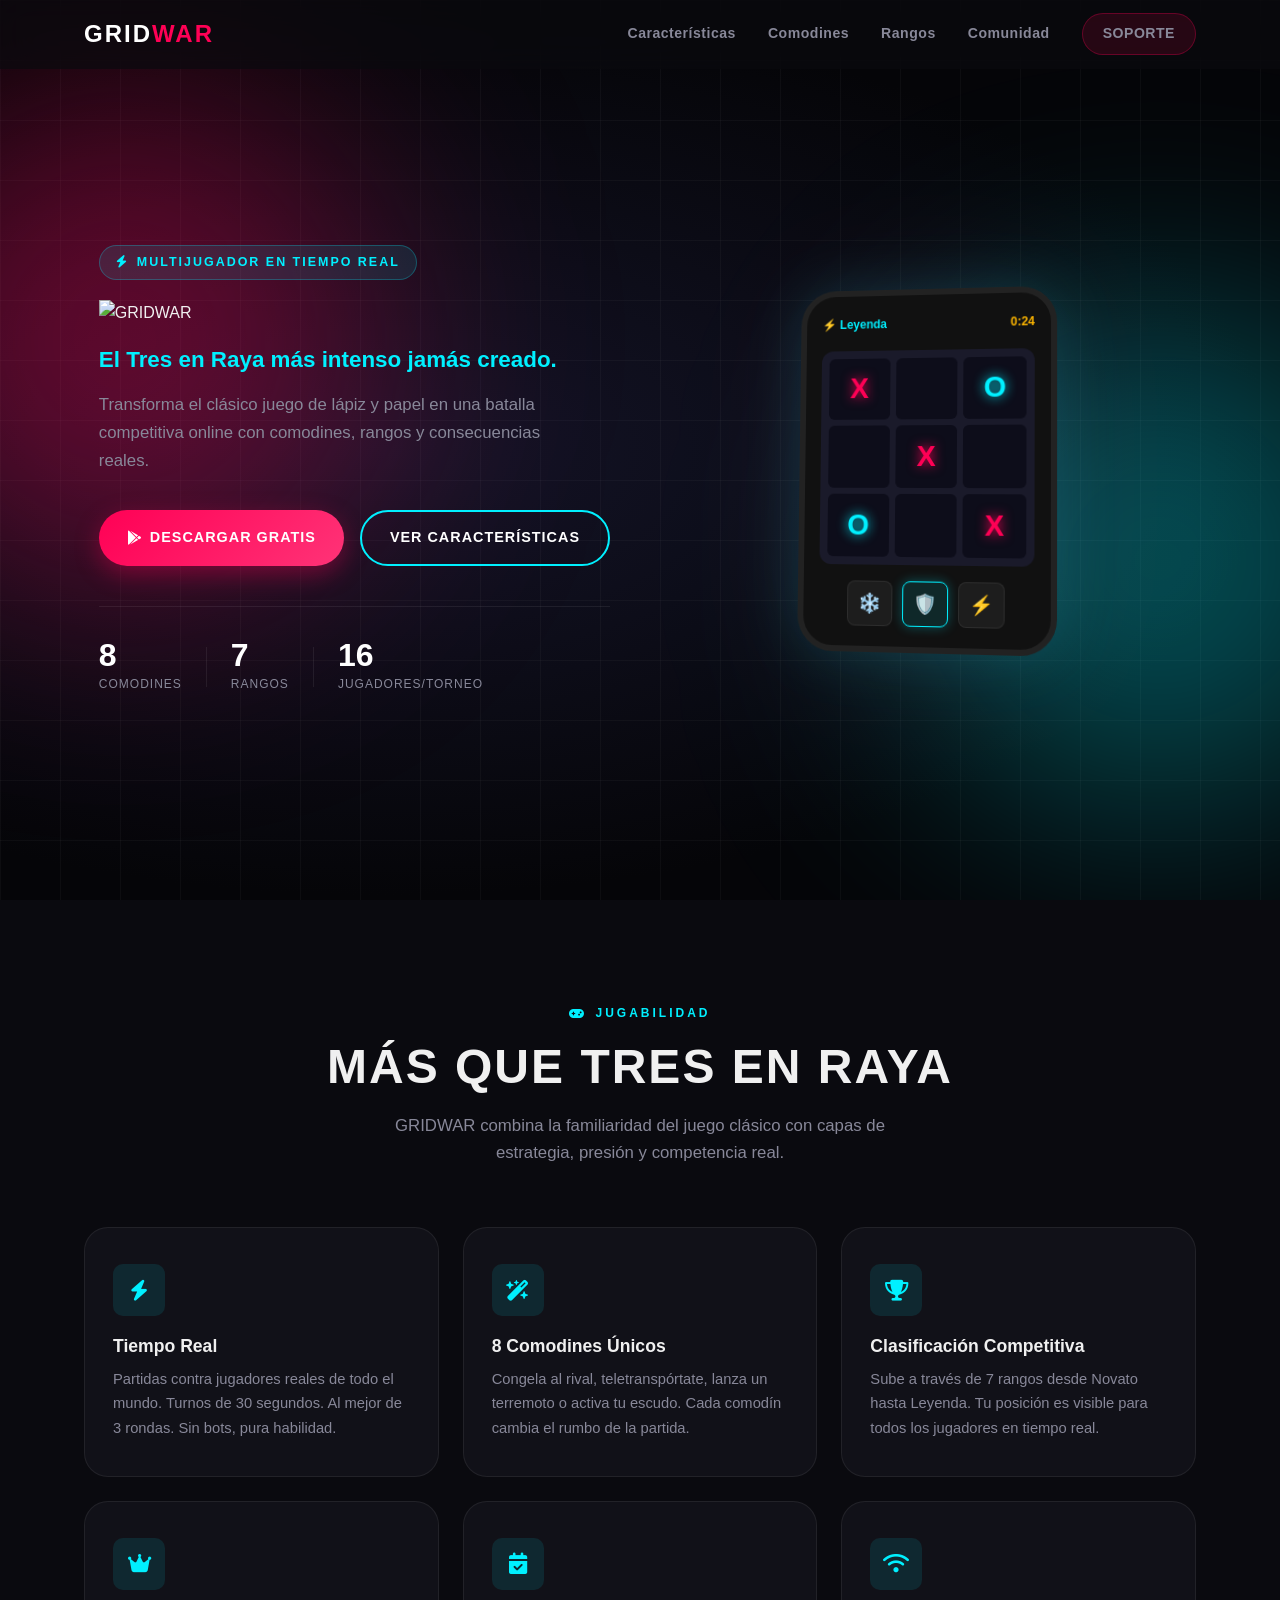
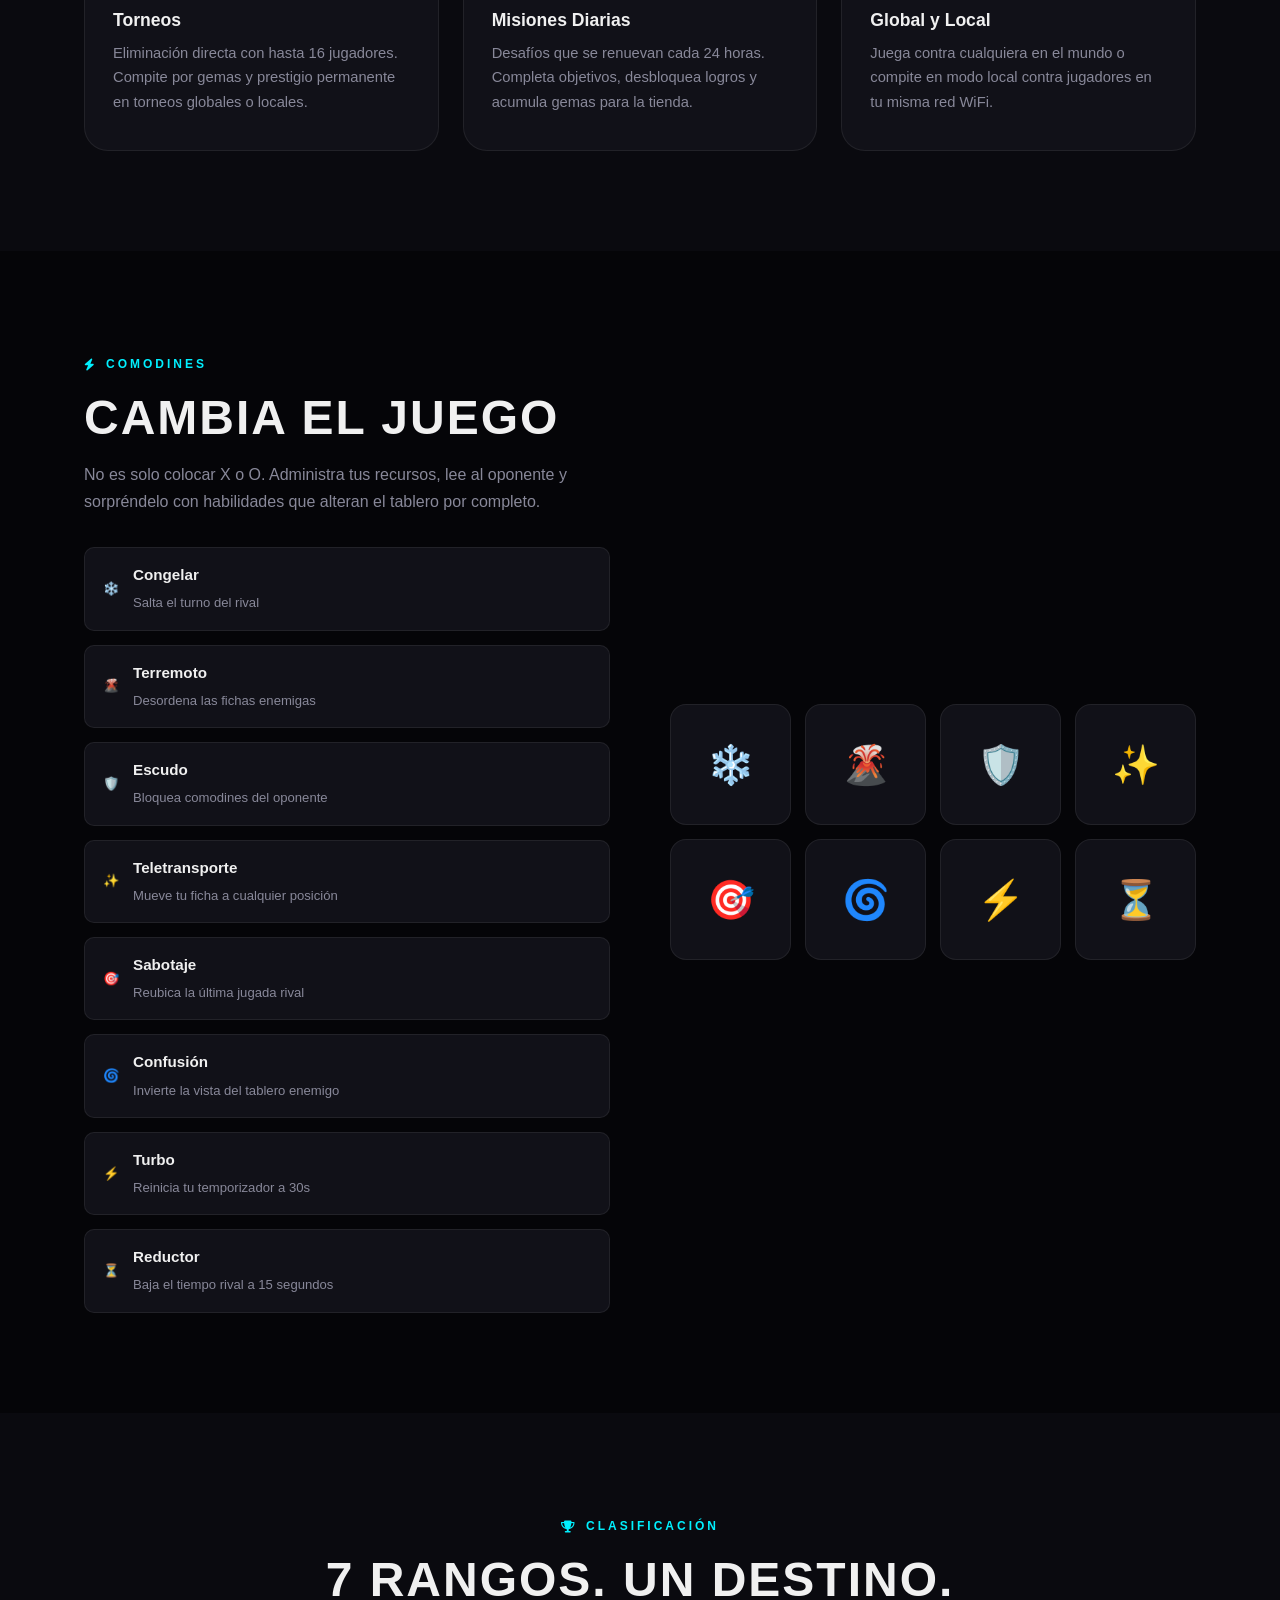
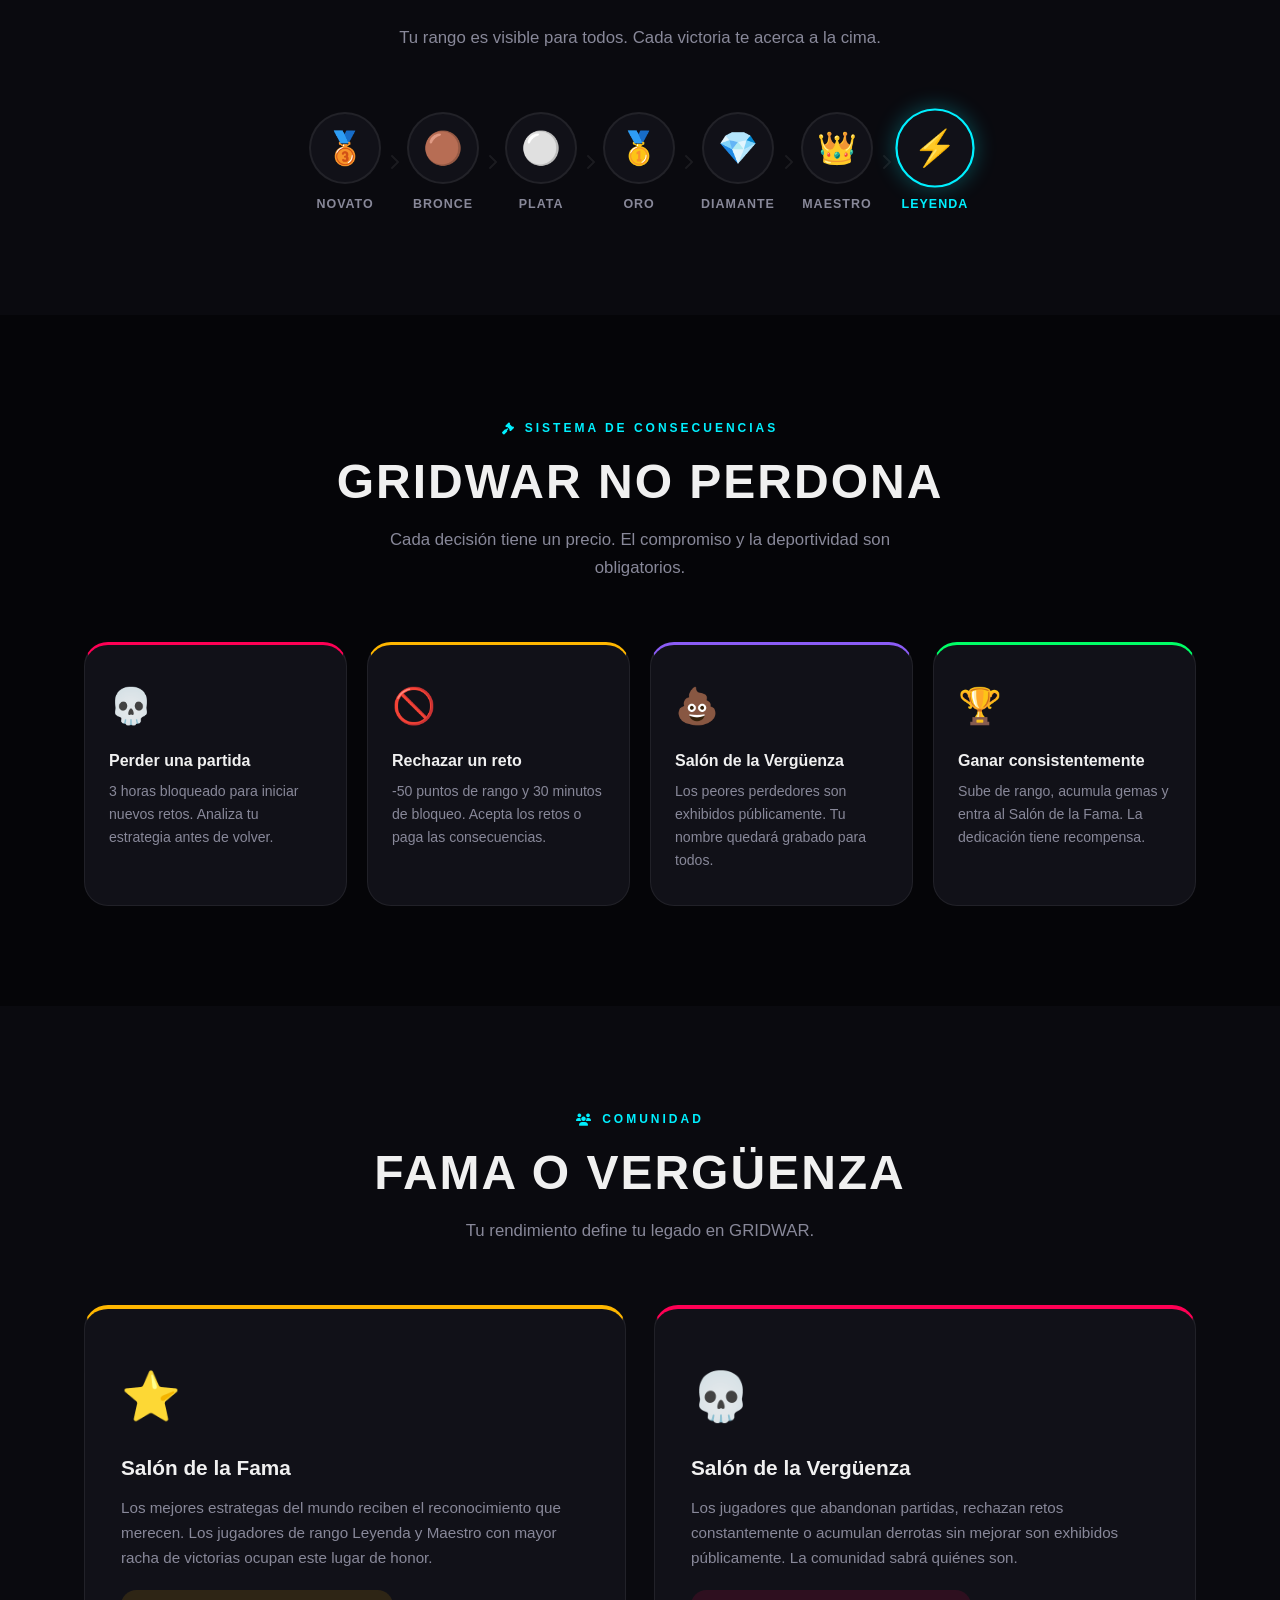
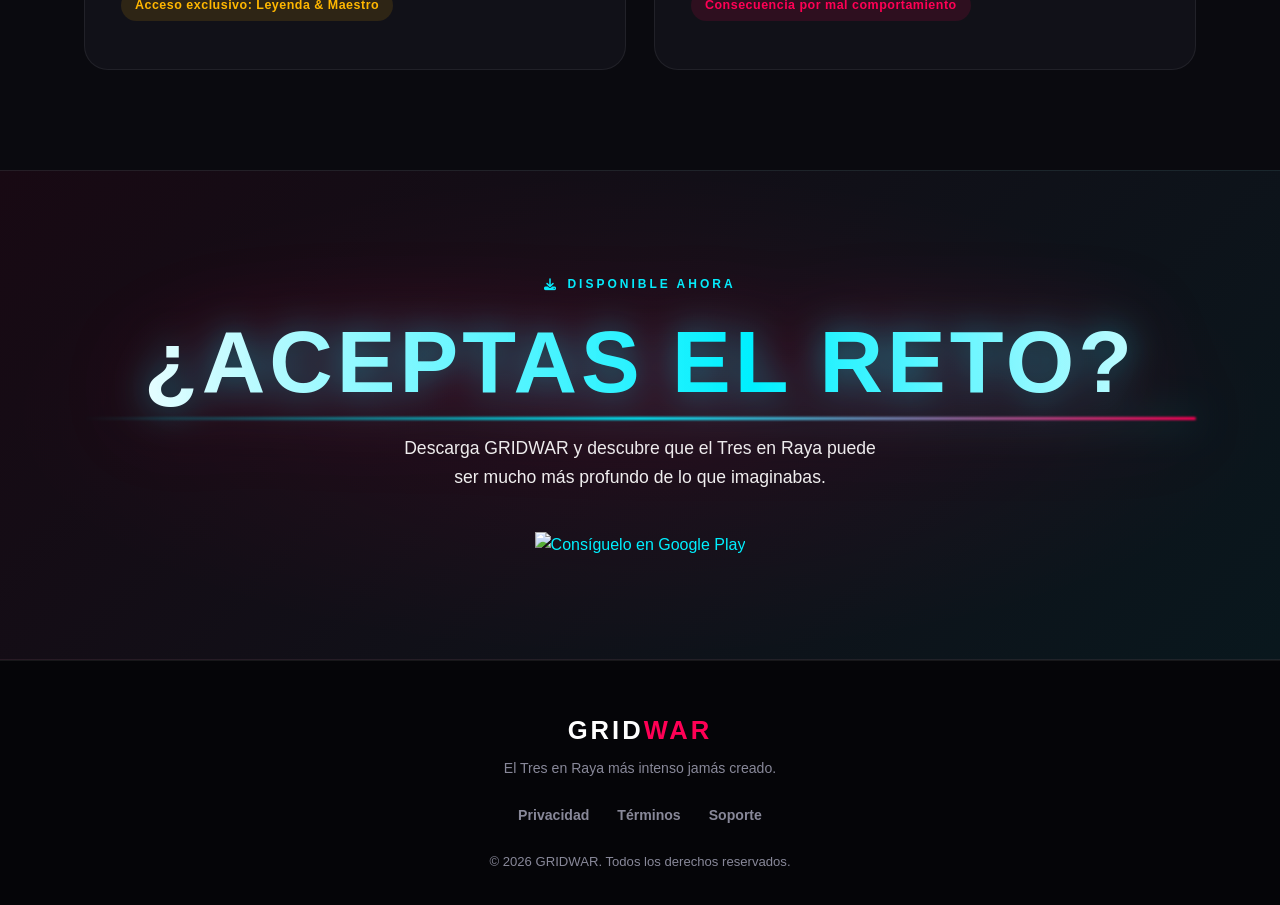
==== commit a3c6f5a6: "feat: integrar logo en hero, favicon y og:image — index.html" ====
--- a/index.html
+++ b/index.html
@@ -5,6 +5,17 @@
     <meta name="viewport" content="width=device-width, initial-scale=1.0">
     <title>GRIDWAR — Guerra de Cuadrículas en Tiempo Real</title>
     <meta name="description" content="GRIDWAR es el juego de Tres en Raya en tiempo real más intenso jamás creado. Multijugador online, comodines únicos y sistema de clasificación competitivo.">
+    <!-- Favicon -->
+    <link rel="icon" type="image/x-icon" href="favicon.ico">
+    <link rel="icon" type="image/png" sizes="32x32" href="favicon-32.png">
+    <link rel="apple-touch-icon" href="logo_gridwar_final.png">
+    <!-- Open Graph -->
+    <meta property="og:title" content="GRIDWAR — Guerra de Cuadrículas en Tiempo Real">
+    <meta property="og:description" content="El Tres en Raya multijugador más intenso jamás creado. Comodines, rangos y consecuencias reales.">
+    <meta property="og:image" content="og-image.png">
+    <meta property="og:type" content="website">
+    <meta name="twitter:card" content="summary_large_image">
+    <meta name="twitter:image" content="og-image.png">
     <link rel="stylesheet" href="styles.css">
     <link href="https://fonts.googleapis.com/css2?family=Outfit:wght@300;400;600;800;900&display=swap" rel="stylesheet">
     <link rel="stylesheet" href="https://cdnjs.cloudflare.com/ajax/libs/font-awesome/6.4.0/css/all.min.css">
@@ -39,7 +50,9 @@
     <div class="container hero-content">
         <div class="hero-text">
             <div class="hero-badge"><i class="fas fa-bolt"></i> Multijugador en Tiempo Real</div>
-            <h1 class="glitch-text" data-text="GRIDWAR">GRIDWAR</h1>
+            <div class="hero-logo-img">
+                <img src="logo_gridwar_final.png" alt="GRIDWAR" draggable="false">
+            </div>
             <p class="subtitle">El Tres en Raya más intenso jamás creado.</p>
             <p class="description">Transforma el clásico juego de lápiz y papel en una batalla competitiva online con comodines, rangos y consecuencias reales.</p>
             <div class="cta-buttons">
--- a/styles.css
+++ b/styles.css
@@ -529,7 +529,7 @@
 .store-btn:hover img { transform: scale(1.06); }
 
 /* ══════════════════════════════════════════════
-   GLITCH TEXT
+   ENERGY TEXT
 ══════════════════════════════════════════════ */
 .glitch-text {
     position: relative;
@@ -538,35 +538,61 @@
     color: #fff;
     text-transform: uppercase;
     letter-spacing: 4px;
-    text-shadow: 0 0 20px rgba(255,255,255,0.2);
     margin-bottom: 0;
-}
-.glitch-text::before,
-.glitch-text::after {
+    background: linear-gradient(90deg,
+        #fff 0%,
+        var(--secondary) 30%,
+        #fff 50%,
+        var(--primary) 70%,
+        #fff 100%);
+    background-size: 200% auto;
+    -webkit-background-clip: text;
+    -webkit-text-fill-color: transparent;
+    background-clip: text;
+    animation: energy-sweep 3s linear infinite;
+    filter: drop-shadow(0 0 18px rgba(0,240,255,0.5)) drop-shadow(0 0 40px rgba(255,0,85,0.3));
+}
+.glitch-text::before {
     content: attr(data-text);
     position: absolute;
     top: 0; left: 0;
     width: 100%; height: 100%;
-}
-.glitch-text::before {
-    left: 2px;
-    text-shadow: -2px 0 var(--primary);
-    clip: rect(24px, 9999px, 90px, 0);
-    animation: glitch 3s infinite linear alternate-reverse;
+    background: linear-gradient(90deg,
+        transparent 0%,
+        rgba(0,240,255,0.15) 50%,
+        transparent 100%);
+    background-size: 200% auto;
+    -webkit-background-clip: text;
+    -webkit-text-fill-color: transparent;
+    background-clip: text;
+    animation: energy-sweep 3s linear infinite reverse;
+    pointer-events: none;
 }
 .glitch-text::after {
-    left: -2px;
-    text-shadow: -2px 0 var(--secondary);
-    clip: rect(85px, 9999px, 140px, 0);
-    animation: glitch 2.5s infinite linear alternate-reverse;
-}
-@keyframes glitch {
-    0%   { clip: rect(10px,9999px,83px,0); }
-    20%  { clip: rect(61px,9999px,87px,0); }
-    40%  { clip: rect(33px,9999px,15px,0); }
-    60%  { clip: rect(98px,9999px,53px,0); }
-    80%  { clip: rect(28px,9999px,9px,0); }
-    100% { clip: rect(74px,9999px,66px,0); }
+    content: '';
+    position: absolute;
+    bottom: -6px;
+    left: 0;
+    width: 100%;
+    height: 3px;
+    background: linear-gradient(90deg,
+        transparent,
+        var(--secondary),
+        var(--primary),
+        var(--secondary),
+        transparent);
+    background-size: 200% auto;
+    animation: energy-sweep 2s linear infinite;
+    border-radius: 2px;
+    filter: blur(1px);
+}
+@keyframes energy-sweep {
+    0%   { background-position: 200% center; }
+    100% { background-position: -200% center; }
+}
+@keyframes energy-pulse {
+    0%, 100% { filter: drop-shadow(0 0 18px rgba(0,240,255,0.5)) drop-shadow(0 0 40px rgba(255,0,85,0.3)); }
+    50%       { filter: drop-shadow(0 0 32px rgba(0,240,255,0.9)) drop-shadow(0 0 60px rgba(255,0,85,0.6)); }
 }
 
 /* ══════════════════════════════════════════════
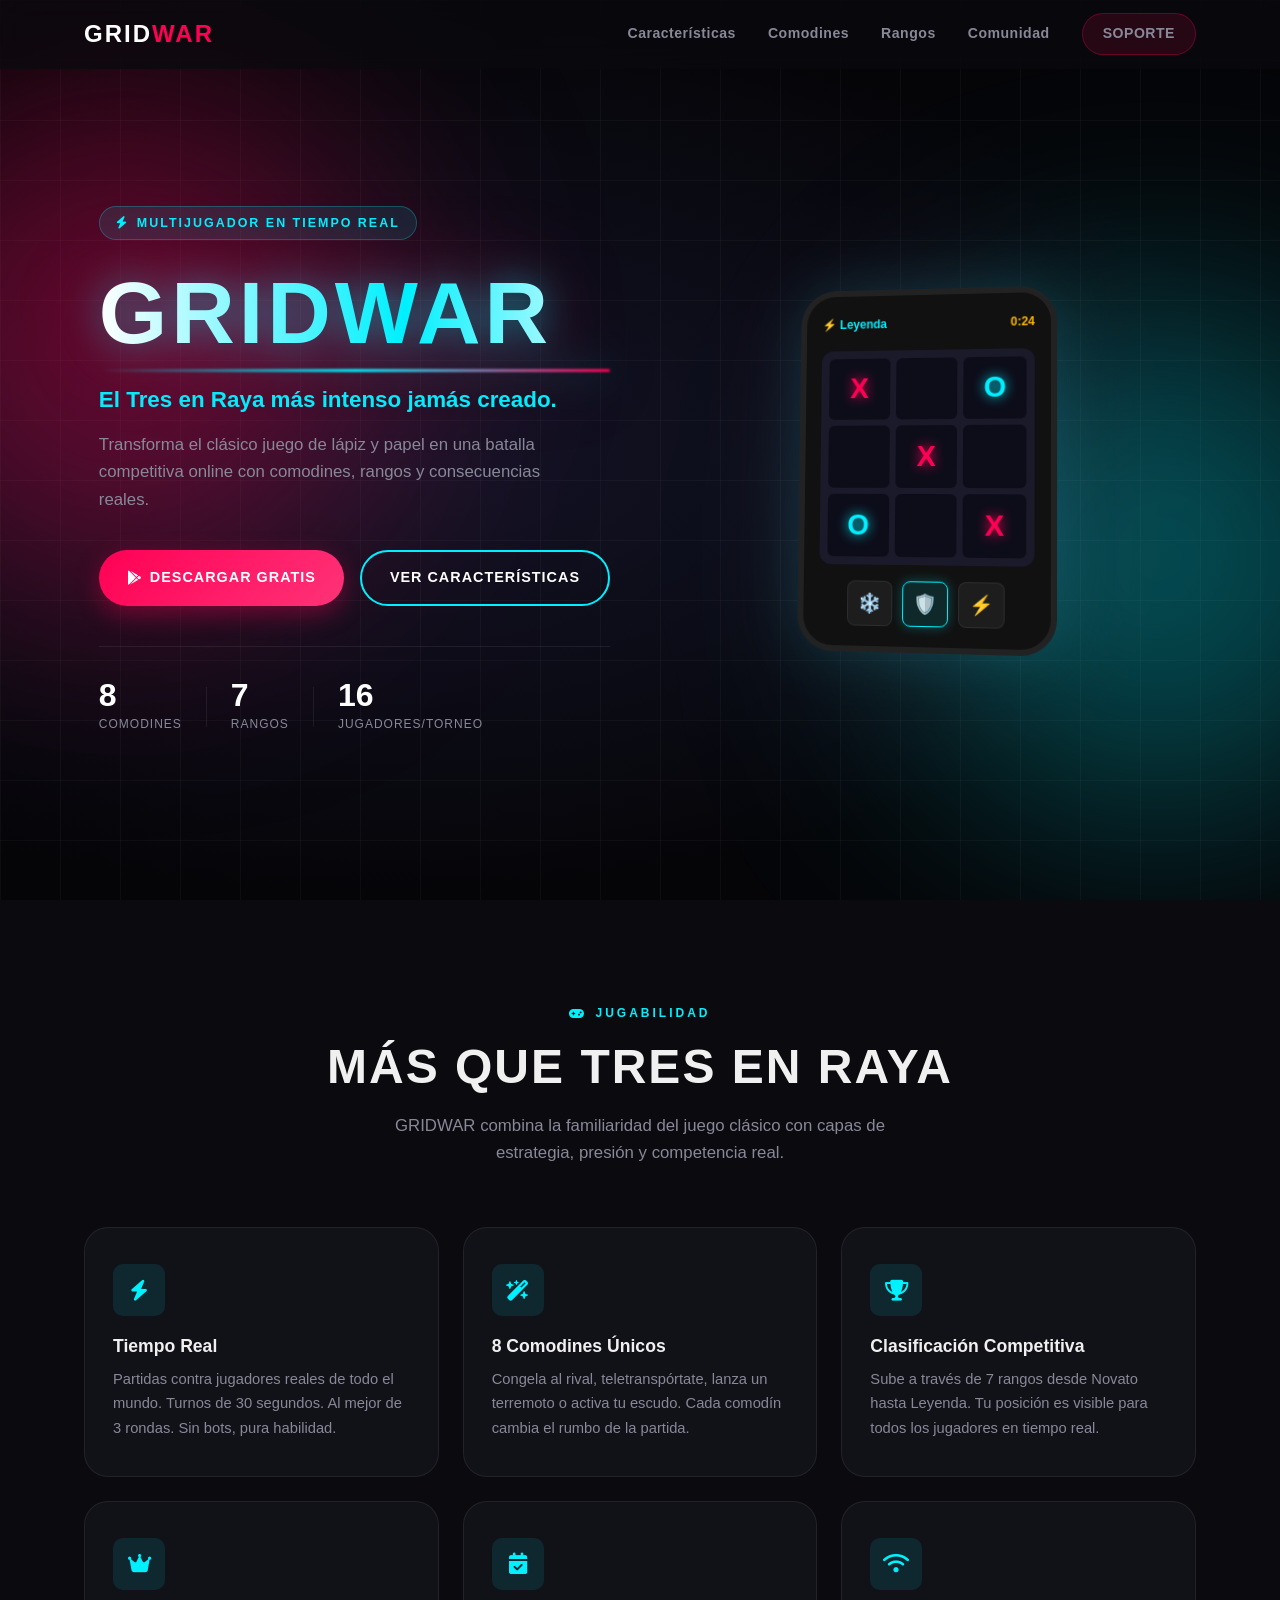
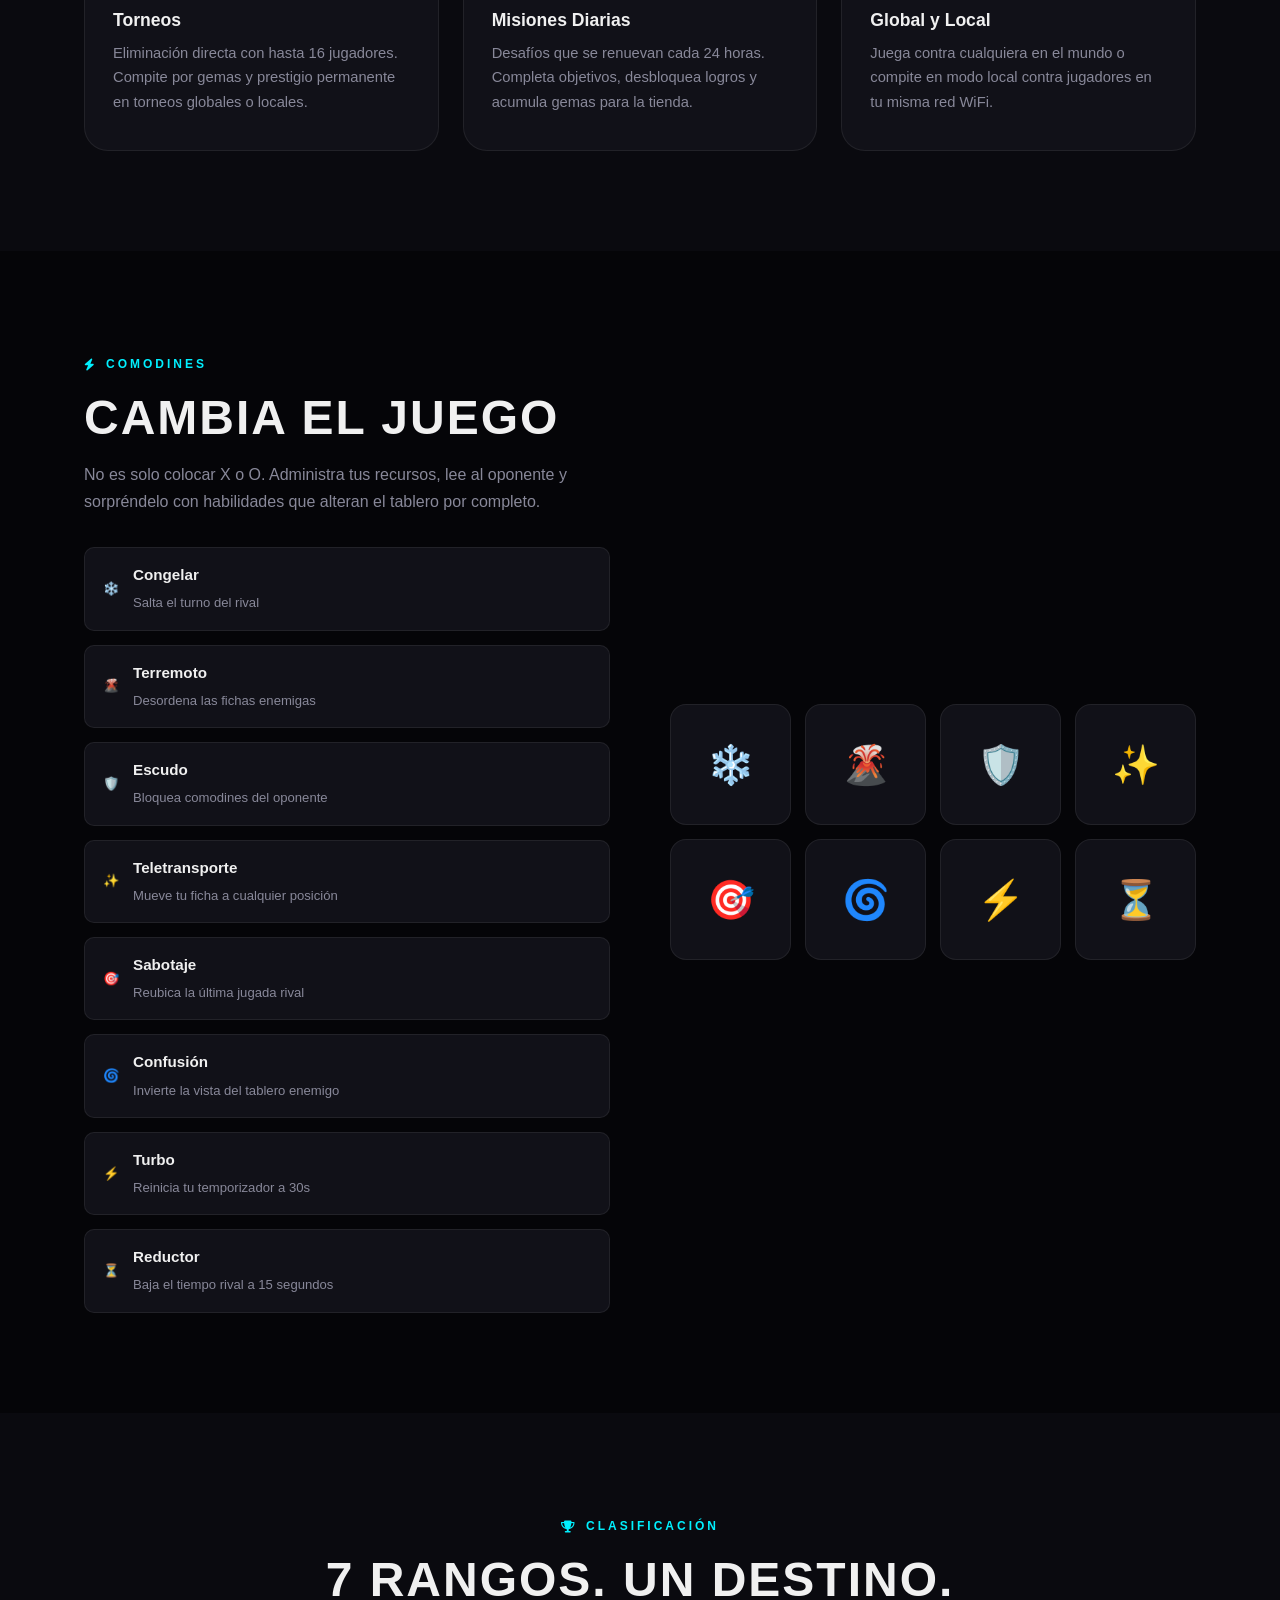
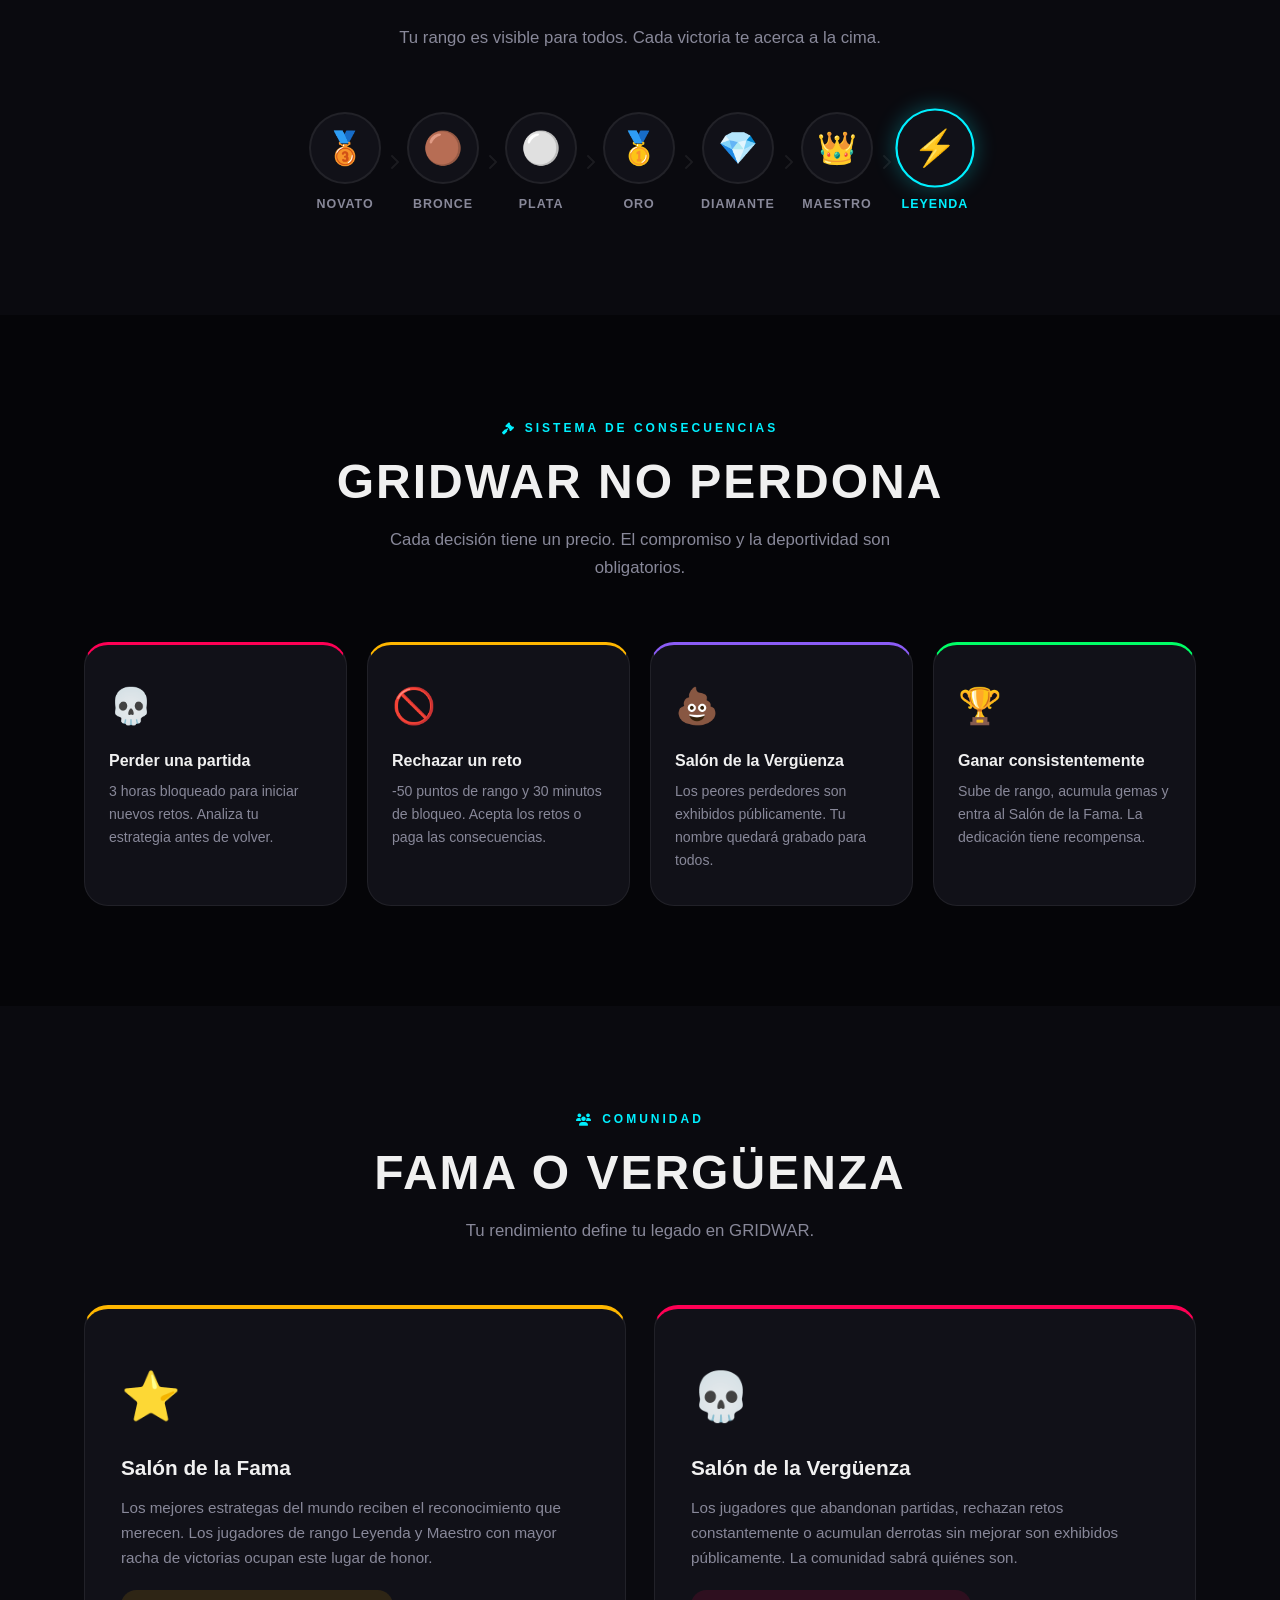
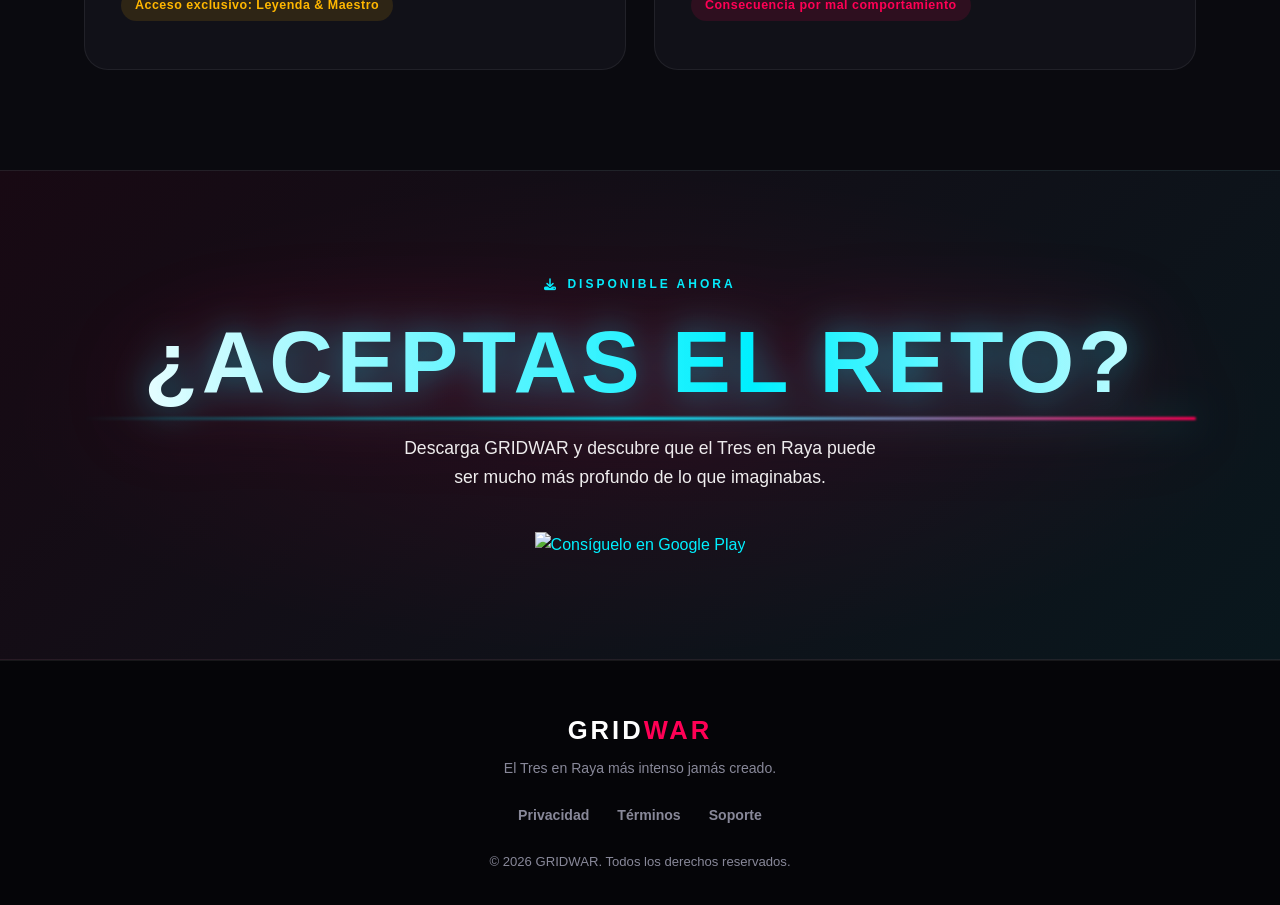
==== commit e7b05a25: "fix: restaurar título animado en hero, logo solo en favicon y og:image" ====
--- a/index.html
+++ b/index.html
@@ -50,9 +50,7 @@
     <div class="container hero-content">
         <div class="hero-text">
             <div class="hero-badge"><i class="fas fa-bolt"></i> Multijugador en Tiempo Real</div>
-            <div class="hero-logo-img">
-                <img src="logo_gridwar_final.png" alt="GRIDWAR" draggable="false">
-            </div>
+            <h1 class="glitch-text" data-text="GRIDWAR">GRIDWAR</h1>
             <p class="subtitle">El Tres en Raya más intenso jamás creado.</p>
             <p class="description">Transforma el clásico juego de lápiz y papel en una batalla competitiva online con comodines, rangos y consecuencias reales.</p>
             <div class="cta-buttons">
--- a/styles.css
+++ b/styles.css
@@ -529,6 +529,27 @@
 .store-btn:hover img { transform: scale(1.06); }
 
 /* ══════════════════════════════════════════════
+   HERO LOGO IMAGE
+══════════════════════════════════════════════ */
+.hero-logo-img {
+    margin: 0 0 8px -12px;
+    display: block;
+}
+.hero-logo-img img {
+    width: clamp(280px, 45vw, 520px);
+    height: auto;
+    display: block;
+    filter: drop-shadow(0 0 32px rgba(0,240,255,0.35)) drop-shadow(0 0 60px rgba(255,0,85,0.2));
+    animation: logo-pulse 4s ease-in-out infinite;
+    user-select: none;
+    pointer-events: none;
+}
+@keyframes logo-pulse {
+    0%, 100% { filter: drop-shadow(0 0 28px rgba(0,240,255,0.35)) drop-shadow(0 0 55px rgba(255,0,85,0.2)); }
+    50%       { filter: drop-shadow(0 0 48px rgba(0,240,255,0.65)) drop-shadow(0 0 80px rgba(255,0,85,0.4)); }
+}
+
+/* ══════════════════════════════════════════════
    ENERGY TEXT
 ══════════════════════════════════════════════ */
 .glitch-text {
